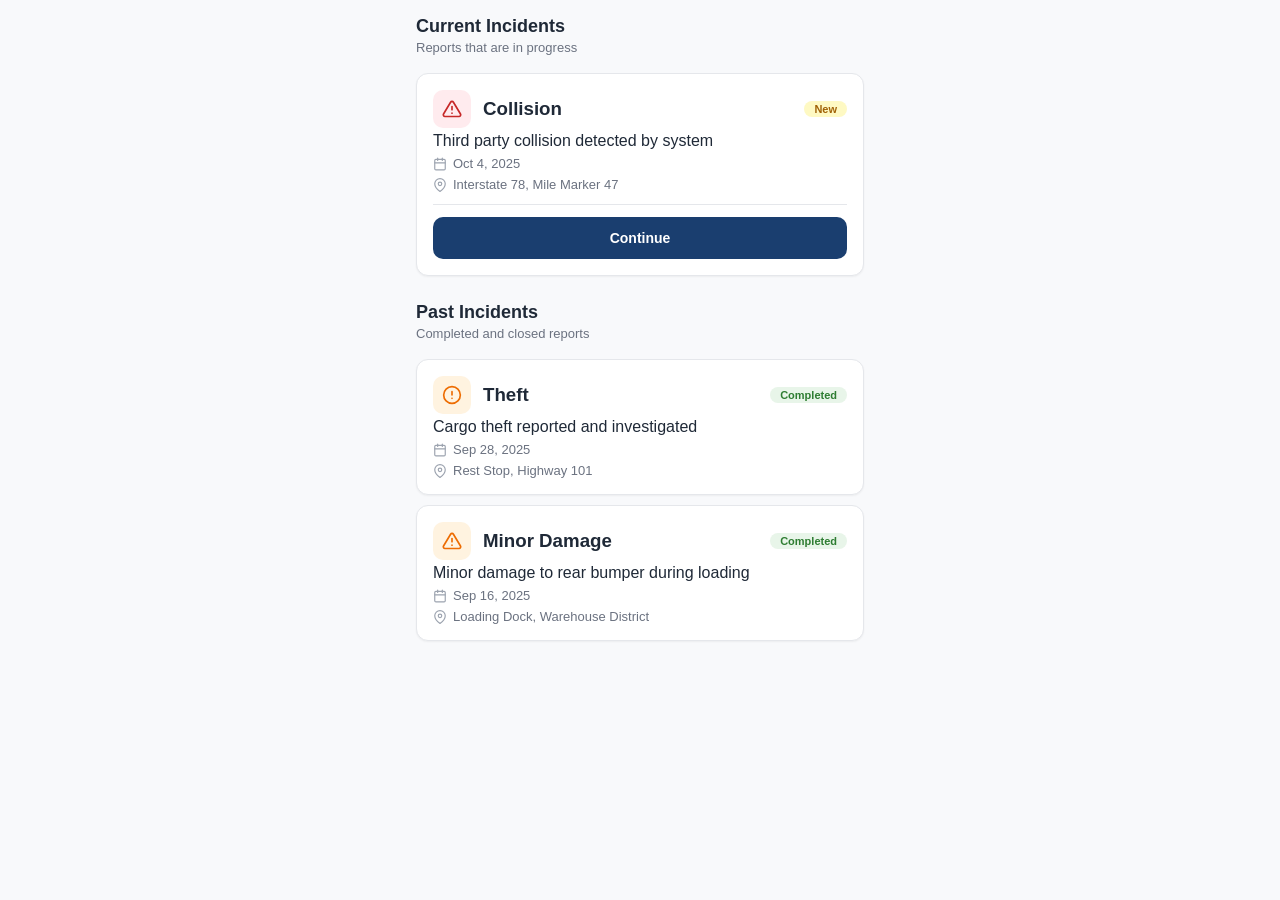
==== index.html @ 07b63763 "Initial v2 — branched from mock/demo version" ====
<!DOCTYPE html>
<html lang="en">
<head>
  <meta charset="UTF-8">
  <meta name="viewport" content="width=device-width, initial-scale=1.0, maximum-scale=1.0, user-scalable=no">
  <title>Incident Reporting</title>
  <link rel="stylesheet" href="styles.css?v=7">
</head>
<body>

  <!-- Offline Banner -->
  <div class="offline-banner" id="offlineBanner">You are offline — data will be saved locally</div>

  <!-- ==================== SCREEN 1: Incidents List ==================== -->
  <div class="screen active" id="screen-incidents">
    <h2 class="section-title">Current Incidents</h2>
    <p class="section-subtitle">Reports that are in progress</p>

    <div class="incident-card">
      <div class="card-header">
        <div class="card-icon collision">
          <svg viewBox="0 0 24 24" stroke-linecap="round" stroke-linejoin="round"><path d="M10.29 3.86L1.82 18a2 2 0 0 0 1.71 3h16.94a2 2 0 0 0 1.71-3L13.71 3.86a2 2 0 0 0-3.42 0z"/><line x1="12" y1="9" x2="12" y2="13"/><line x1="12" y1="17" x2="12.01" y2="17"/></svg>
        </div>
        <h3 style="flex:1">Collision</h3>
        <span class="badge new">New</span>
      </div>
      <p class="description">Third party collision detected by system</p>
      <p class="meta-line" id="incidentDate"><svg class="meta-svg" viewBox="0 0 24 24" stroke-linecap="round" stroke-linejoin="round"><rect x="3" y="4" width="18" height="18" rx="2" ry="2"/><line x1="16" y1="2" x2="16" y2="6"/><line x1="8" y1="2" x2="8" y2="6"/><line x1="3" y1="10" x2="21" y2="10"/></svg> Oct 4, 2025</p>
      <p class="meta-line" id="incidentLocation"><svg class="meta-svg" viewBox="0 0 24 24" stroke-linecap="round" stroke-linejoin="round"><path d="M21 10c0 7-9 13-9 13s-9-6-9-13a9 9 0 0 1 18 0z"/><circle cx="12" cy="10" r="3"/></svg> Interstate 78, Mile Marker 47</p>
      <hr class="card-divider">
      <button class="btn btn-primary" onclick="app.goTo('safety')" style="width:100%">Continue</button>
    </div>

    <h2 class="section-title" style="margin-top:16px">Past Incidents</h2>
    <p class="section-subtitle">Completed and closed reports</p>

    <div class="incident-card">
      <div class="card-header">
        <div class="card-icon theft">
          <svg viewBox="0 0 24 24" stroke-linecap="round" stroke-linejoin="round"><circle cx="12" cy="12" r="10"/><line x1="12" y1="8" x2="12" y2="12"/><line x1="12" y1="16" x2="12.01" y2="16"/></svg>
        </div>
        <h3 style="flex:1">Theft</h3>
        <span class="badge completed">Completed</span>
      </div>
      <p class="description">Cargo theft reported and investigated</p>
      <p class="meta-line"><svg class="meta-svg" viewBox="0 0 24 24" stroke-linecap="round" stroke-linejoin="round"><rect x="3" y="4" width="18" height="18" rx="2" ry="2"/><line x1="16" y1="2" x2="16" y2="6"/><line x1="8" y1="2" x2="8" y2="6"/><line x1="3" y1="10" x2="21" y2="10"/></svg> Sep 28, 2025</p>
      <p class="meta-line"><svg class="meta-svg" viewBox="0 0 24 24" stroke-linecap="round" stroke-linejoin="round"><path d="M21 10c0 7-9 13-9 13s-9-6-9-13a9 9 0 0 1 18 0z"/><circle cx="12" cy="10" r="3"/></svg> Rest Stop, Highway 101</p>
    </div>

    <div class="incident-card">
      <div class="card-header">
        <div class="card-icon minor">
          <svg viewBox="0 0 24 24" stroke-linecap="round" stroke-linejoin="round"><path d="M10.29 3.86L1.82 18a2 2 0 0 0 1.71 3h16.94a2 2 0 0 0 1.71-3L13.71 3.86a2 2 0 0 0-3.42 0z"/><line x1="12" y1="9" x2="12" y2="13"/><line x1="12" y1="17" x2="12.01" y2="17"/></svg>
        </div>
        <h3 style="flex:1">Minor Damage</h3>
        <span class="badge completed">Completed</span>
      </div>
      <p class="description">Minor damage to rear bumper during loading</p>
      <p class="meta-line"><svg class="meta-svg" viewBox="0 0 24 24" stroke-linecap="round" stroke-linejoin="round"><rect x="3" y="4" width="18" height="18" rx="2" ry="2"/><line x1="16" y1="2" x2="16" y2="6"/><line x1="8" y1="2" x2="8" y2="6"/><line x1="3" y1="10" x2="21" y2="10"/></svg> Sep 16, 2025</p>
      <p class="meta-line"><svg class="meta-svg" viewBox="0 0 24 24" stroke-linecap="round" stroke-linejoin="round"><path d="M21 10c0 7-9 13-9 13s-9-6-9-13a9 9 0 0 1 18 0z"/><circle cx="12" cy="10" r="3"/></svg> Loading Dock, Warehouse District</p>
    </div>
  </div>

  <!-- ==================== SCREEN 3: Safety Check ==================== -->
  <div class="screen" id="screen-safety">
    <div class="safety-hero">
      <div class="shield-circle">
        <svg viewBox="0 0 24 24" stroke-linecap="round" stroke-linejoin="round"><path d="M12 22s8-4 8-10V5l-8-3-8 3v7c0 6 8 10 8 10z"/></svg>
      </div>
      <h2>Hi <span id="driverFirstName">Lucas</span>,</h2>
      <p>We understand this is a stressful situation. Your safety is our top priority.</p>
    </div>

    <div class="step-card">
      <div class="step-number">1</div>
      <div class="step-content">
        <h3>Take a moment to breathe</h3>
        <p>Ensure you're physically okay and in a safe location. Take a few deep breaths.</p>
      </div>
    </div>

    <div class="step-card">
      <div class="step-number">2</div>
      <div class="step-content">
        <h3>Contact your fleet manager</h3>
        <p>Inform them about the incident so they can provide support and guidance.</p>
      </div>
    </div>

    <div class="step-card">
      <div class="step-number">3</div>
      <div class="step-content">
        <h3>Call emergency services</h3>
        <p>If there are injuries or significant damage, contact 911 immediately.</p>
      </div>
    </div>

    <div class="button-footer">
      <button class="btn btn-secondary" onclick="app.goTo('incidents')">Back</button>
      <button class="btn btn-primary" onclick="app.goTo('communication')">Continue</button>
    </div>
  </div>

  <!-- ==================== SCREEN 4: Communication Guidelines ==================== -->
  <div class="screen" id="screen-communication">
    <h2 class="section-title">Communication Guidelines</h2>
    <p class="section-subtitle">Important information about who you should speak with.</p>

    <div class="guidelines-list">
      <div class="guideline-card allowed">
        <div class="guideline-icon check">
          <svg viewBox="0 0 24 24" stroke-linecap="round" stroke-linejoin="round"><polyline points="20 6 9 17 4 12"/></svg>
        </div>
        <div class="guideline-content">
          <h3>You can speak with your fleet manager</h3>
          <p>Your fleet manager is here to support you. Share all details of the incident with them.</p>
        </div>
      </div>

      <div class="guideline-card allowed">
        <div class="guideline-icon check">
          <svg viewBox="0 0 24 24" stroke-linecap="round" stroke-linejoin="round"><polyline points="20 6 9 17 4 12"/></svg>
        </div>
        <div class="guideline-content">
          <h3>You can speak with police officers</h3>
          <p>Provide accurate and honest information to any law enforcement officials at the scene.</p>
        </div>
      </div>

      <div class="guideline-card caution">
        <div class="guideline-icon warn">
          <svg viewBox="0 0 24 24" stroke-linecap="round" stroke-linejoin="round"><circle cx="12" cy="12" r="10"/><line x1="12" y1="8" x2="12" y2="12"/><line x1="12" y1="16" x2="12.01" y2="16"/></svg>
        </div>
        <div class="guideline-content">
          <h3>Limit discussion with third parties</h3>
          <p>Don't discuss fault or details of the incident with other drivers or witnesses. Simply collect their contact and insurance information.</p>
        </div>
      </div>
    </div>

    <div class="info-box">
      <svg viewBox="0 0 24 24" stroke-linecap="round" stroke-linejoin="round"><circle cx="12" cy="12" r="10"/><line x1="12" y1="16" x2="12" y2="12"/><line x1="12" y1="8" x2="12.01" y2="8"/></svg>
      <p>Following these guidelines helps protect you and the company during the claims process.</p>
    </div>

    <div class="button-footer">
      <button class="btn btn-secondary" onclick="app.goTo('safety')">Back</button>
      <button class="btn btn-primary" onclick="app.goTo('qualifying')">Continue</button>
    </div>
  </div>

  <!-- ==================== SCREEN 5: Qualifying Questions ==================== -->
  <div class="screen" id="screen-qualifying">
    <div class="progress-bar">
      <div class="progress-icon">
        <svg viewBox="0 0 24 24" stroke-linecap="round" stroke-linejoin="round"><circle cx="12" cy="12" r="10"/><line x1="12" y1="16" x2="12" y2="12"/><line x1="12" y1="8" x2="12.01" y2="8"/></svg>
      </div>
      <span>0% Complete</span>
    </div>

    <h2 class="section-title">Qualifying Questions</h2>
    <p class="section-subtitle">Please answer the following questions about the collision.</p>

    <div class="question-group">
      <label>Does the collision involve a third party driver?</label>
      <div class="toggle-group">
        <button class="toggle-btn" onclick="app.setAnswer('thirdParty', true, this)">Yes</button>
        <button class="toggle-btn" onclick="app.setAnswer('thirdParty', false, this)">No</button>
      </div>
    </div>

    <div class="question-group" id="atSceneGroup">
      <label>Is the third party driver at the scene?</label>
      <div class="toggle-group">
        <button class="toggle-btn" onclick="app.setAnswer('atScene', true, this)">Yes</button>
        <button class="toggle-btn" onclick="app.setAnswer('atScene', false, this)">No</button>
      </div>
    </div>

    <div class="question-group">
      <label>Is there any damage to the property?</label>
      <div class="toggle-group">
        <button class="toggle-btn" onclick="app.setAnswer('propertyDamage', true, this)">Yes</button>
        <button class="toggle-btn" onclick="app.setAnswer('propertyDamage', false, this)">No</button>
      </div>
    </div>

    <div class="button-footer">
      <button class="btn btn-secondary" onclick="app.goTo('communication')">Back</button>
      <button class="btn btn-primary" id="qualifyingContinue" onclick="app.qualifyingContinue()">Continue</button>
    </div>
  </div>

  <!-- ==================== SCREEN 6a: Photos — Your Vehicle ==================== -->
  <div class="screen" id="screen-photos-yours">
    <div class="progress-bar">
      <div class="progress-icon">
        <svg viewBox="0 0 24 24" stroke-linecap="round" stroke-linejoin="round"><circle cx="12" cy="12" r="10"/><line x1="12" y1="16" x2="12" y2="12"/><line x1="12" y1="8" x2="12.01" y2="8"/></svg>
      </div>
      <span>20% Complete</span>
    </div>

    <h2 class="section-title">Capture Photos of Your Vehicle & Scene</h2>
    <p class="section-subtitle">Take photos of your vehicle damage and the incident scene.</p>

    <div class="photo-grid" id="photoGridYours">
      <div class="photo-slot" onclick="app.showPhotoMenu('yours',0)">
        <svg class="camera-icon" viewBox="0 0 24 24" stroke-linecap="round" stroke-linejoin="round"><path d="M23 19a2 2 0 0 1-2 2H3a2 2 0 0 1-2-2V8a2 2 0 0 1 2-2h4l2-3h6l2 3h4a2 2 0 0 1 2 2z"/><circle cx="12" cy="13" r="4"/></svg>
        <span class="label">Front View</span>
      </div>
      <div class="photo-slot" onclick="app.showPhotoMenu('yours',1)">
        <svg class="camera-icon" viewBox="0 0 24 24" stroke-linecap="round" stroke-linejoin="round"><path d="M23 19a2 2 0 0 1-2 2H3a2 2 0 0 1-2-2V8a2 2 0 0 1 2-2h4l2-3h6l2 3h4a2 2 0 0 1 2 2z"/><circle cx="12" cy="13" r="4"/></svg>
        <span class="label">Rear View</span>
      </div>
      <div class="photo-slot" onclick="app.showPhotoMenu('yours',2)">
        <svg class="camera-icon" viewBox="0 0 24 24" stroke-linecap="round" stroke-linejoin="round"><path d="M23 19a2 2 0 0 1-2 2H3a2 2 0 0 1-2-2V8a2 2 0 0 1 2-2h4l2-3h6l2 3h4a2 2 0 0 1 2 2z"/><circle cx="12" cy="13" r="4"/></svg>
        <span class="label">Left Side</span>
      </div>
      <div class="photo-slot" onclick="app.showPhotoMenu('yours',3)">
        <svg class="camera-icon" viewBox="0 0 24 24" stroke-linecap="round" stroke-linejoin="round"><path d="M23 19a2 2 0 0 1-2 2H3a2 2 0 0 1-2-2V8a2 2 0 0 1 2-2h4l2-3h6l2 3h4a2 2 0 0 1 2 2z"/><circle cx="12" cy="13" r="4"/></svg>
        <span class="label">Right Side</span>
      </div>
      <div class="photo-slot" onclick="app.showPhotoMenu('yours',4)">
        <svg class="camera-icon" viewBox="0 0 24 24" stroke-linecap="round" stroke-linejoin="round"><path d="M23 19a2 2 0 0 1-2 2H3a2 2 0 0 1-2-2V8a2 2 0 0 1 2-2h4l2-3h6l2 3h4a2 2 0 0 1 2 2z"/><circle cx="12" cy="13" r="4"/></svg>
        <span class="label">Damage Close-up</span>
      </div>
    </div>

    <h3 class="subsection-title">360° Scene Video <span style="font-size:11px;font-weight:400;color:var(--text-muted)">(Optional)</span></h3>
    <p class="section-subtitle" style="margin-bottom:10px">Record or upload a 360° walkthrough of the scene for a complete overview.</p>
    <div class="document-upload" id="sceneVideoSlot" onclick="app.captureSceneVideo()">
      <svg viewBox="0 0 24 24" stroke-linecap="round" stroke-linejoin="round"><polygon points="23 7 16 12 23 17 23 7"/><rect x="1" y="5" width="15" height="14" rx="2" ry="2"/></svg>
      <p style="font-weight:600;margin-bottom:3px;font-size:14px">Tap to upload a video</p>
      <p style="font-size:12px;color:var(--text-muted)">Select a video file from your device</p>
    </div>
    <div id="sceneVideoPreview" style="display:none" class="doc-preview">
      <svg viewBox="0 0 24 24" fill="none" stroke="#2e7d32" stroke-width="2.5" stroke-linecap="round" stroke-linejoin="round" style="width:18px;height:18px;flex-shrink:0"><polyline points="20 6 9 17 4 12"/></svg>
      <span id="sceneVideoName" style="flex:1;font-size:13px;color:var(--success);overflow:hidden;text-overflow:ellipsis;white-space:nowrap">Video captured ✓</span>
      <button class="remove-photo" onclick="event.stopPropagation();app.removeSceneVideo()" style="position:static;width:22px;height:22px;line-height:22px">&times;</button>
    </div>

    <div id="aiAnalysisStatusYours" style="display:none">
      <div class="ai-processing">
        <div class="ai-spinner"></div>
        <p style="font-weight:600;font-size:14px">Analyzing photos...</p>
        <p style="color:var(--text-secondary);font-size:13px">AI is identifying damage zones and severity</p>
      </div>
    </div>

    <div class="button-footer">
      <button class="btn btn-secondary" onclick="app.goTo('qualifying')">Back</button>
      <button class="btn btn-primary" onclick="app.analyzeYoursAndContinue()">Continue</button>
    </div>
  </div>

  <!-- ==================== SCREEN 6b: Photos — Third Party Vehicle ==================== -->
  <div class="screen" id="screen-photos-third">
    <div class="progress-bar">
      <div class="progress-icon">
        <svg viewBox="0 0 24 24" stroke-linecap="round" stroke-linejoin="round"><circle cx="12" cy="12" r="10"/><line x1="12" y1="16" x2="12" y2="12"/><line x1="12" y1="8" x2="12.01" y2="8"/></svg>
      </div>
      <span>35% Complete</span>
    </div>

    <h2 class="section-title">Capture Photos of Third Party Vehicle</h2>
    <p class="section-subtitle">Take photos of the other driver's vehicle damage.</p>

    <div class="photo-grid" id="photoGridThird">
      <div class="photo-slot" onclick="app.showPhotoMenu('third',0)">
        <svg class="camera-icon" viewBox="0 0 24 24" stroke-linecap="round" stroke-linejoin="round"><path d="M23 19a2 2 0 0 1-2 2H3a2 2 0 0 1-2-2V8a2 2 0 0 1 2-2h4l2-3h6l2 3h4a2 2 0 0 1 2 2z"/><circle cx="12" cy="13" r="4"/></svg>
        <span class="label">Front View</span>
      </div>
      <div class="photo-slot" onclick="app.showPhotoMenu('third',1)">
        <svg class="camera-icon" viewBox="0 0 24 24" stroke-linecap="round" stroke-linejoin="round"><path d="M23 19a2 2 0 0 1-2 2H3a2 2 0 0 1-2-2V8a2 2 0 0 1 2-2h4l2-3h6l2 3h4a2 2 0 0 1 2 2z"/><circle cx="12" cy="13" r="4"/></svg>
        <span class="label">Rear View</span>
      </div>
      <div class="photo-slot" onclick="app.showPhotoMenu('third',2)">
        <svg class="camera-icon" viewBox="0 0 24 24" stroke-linecap="round" stroke-linejoin="round"><path d="M23 19a2 2 0 0 1-2 2H3a2 2 0 0 1-2-2V8a2 2 0 0 1 2-2h4l2-3h6l2 3h4a2 2 0 0 1 2 2z"/><circle cx="12" cy="13" r="4"/></svg>
        <span class="label">Left Side</span>
      </div>
      <div class="photo-slot" onclick="app.showPhotoMenu('third',3)">
        <svg class="camera-icon" viewBox="0 0 24 24" stroke-linecap="round" stroke-linejoin="round"><path d="M23 19a2 2 0 0 1-2 2H3a2 2 0 0 1-2-2V8a2 2 0 0 1 2-2h4l2-3h6l2 3h4a2 2 0 0 1 2 2z"/><circle cx="12" cy="13" r="4"/></svg>
        <span class="label">Right Side</span>
      </div>
      <div class="photo-slot" onclick="app.showPhotoMenu('third',4)">
        <svg class="camera-icon" viewBox="0 0 24 24" stroke-linecap="round" stroke-linejoin="round"><path d="M23 19a2 2 0 0 1-2 2H3a2 2 0 0 1-2-2V8a2 2 0 0 1 2-2h4l2-3h6l2 3h4a2 2 0 0 1 2 2z"/><circle cx="12" cy="13" r="4"/></svg>
        <span class="label">Damage Close-up</span>
      </div>
    </div>

    <div id="aiAnalysisStatusThird" style="display:none">
      <div class="ai-processing">
        <div class="ai-spinner"></div>
        <p style="font-weight:600;font-size:14px">Analyzing photos...</p>
        <p style="color:var(--text-secondary);font-size:13px">AI is identifying vehicle type and damage</p>
      </div>
    </div>

    <div class="button-footer">
      <button class="btn btn-secondary" onclick="app.goTo('photos-yours')">Back</button>
      <button class="btn btn-primary" onclick="app.analyzeThirdAndContinue()">Continue</button>
    </div>
  </div>

  <!-- ==================== SCREEN 7: Damage Assessment (1st Party) ==================== -->
  <div class="screen" id="screen-damage-first">
    <div class="progress-bar">
      <div class="progress-icon">
        <svg viewBox="0 0 24 24" stroke-linecap="round" stroke-linejoin="round"><circle cx="12" cy="12" r="10"/><line x1="12" y1="16" x2="12" y2="12"/><line x1="12" y1="8" x2="12.01" y2="8"/></svg>
      </div>
      <span>40% Complete</span>
    </div>

    <h2 class="section-title">Your Vehicle Damage</h2>
    <p class="section-subtitle">Select damaged areas on your vehicle. <span class="ai-badge">AI Suggested</span></p>

    <div class="damage-diagram">
      <svg class="vehicle-svg" viewBox="0 0 200 300" style="max-width:220px">
        <!-- Vehicle body -->
        <path d="M75 20 C75 15, 78 10, 83 10 L117 10 C122 10, 125 15, 125 20 L125 35 L135 40 L140 45 L145 55 L148 65 L150 75 L150 225 L148 235 L145 245 L140 255 L135 260 L125 265 L125 280 C125 285, 122 290, 117 290 L83 290 C78 290, 75 285, 75 280 L75 265 L65 260 L60 255 L55 245 L52 235 L50 225 L50 75 L52 65 L55 55 L60 45 L65 40 L75 35 Z" fill="#e8e9ea" stroke="#9ca3af" stroke-width="2"/>
        <!-- Windshield & rear window -->
        <rect x="80" y="25" width="40" height="15" fill="rgba(59,130,246,0.15)" stroke="#9ca3af" stroke-width="1" rx="3"/>
        <rect x="80" y="260" width="40" height="15" fill="rgba(59,130,246,0.15)" stroke="#9ca3af" stroke-width="1" rx="3"/>
        <!-- Side windows -->
        <rect x="55" y="80" width="12" height="35" fill="rgba(59,130,246,0.15)" stroke="#9ca3af" stroke-width="1" rx="2"/>
        <rect x="55" y="125" width="12" height="35" fill="rgba(59,130,246,0.15)" stroke="#9ca3af" stroke-width="1" rx="2"/>
        <rect x="55" y="170" width="12" height="35" fill="rgba(59,130,246,0.15)" stroke="#9ca3af" stroke-width="1" rx="2"/>
        <rect x="133" y="80" width="12" height="35" fill="rgba(59,130,246,0.15)" stroke="#9ca3af" stroke-width="1" rx="2"/>
        <rect x="133" y="125" width="12" height="35" fill="rgba(59,130,246,0.15)" stroke="#9ca3af" stroke-width="1" rx="2"/>
        <rect x="133" y="170" width="12" height="35" fill="rgba(59,130,246,0.15)" stroke="#9ca3af" stroke-width="1" rx="2"/>
        <!-- Headlights -->
        <ellipse cx="85" cy="15" rx="6" ry="4" fill="#fbbf24" opacity="0.8"/>
        <ellipse cx="115" cy="15" rx="6" ry="4" fill="#fbbf24" opacity="0.8"/>
        <!-- Taillights -->
        <ellipse cx="85" cy="285" rx="6" ry="4" fill="#ef4444" opacity="0.8"/>
        <ellipse cx="115" cy="285" rx="6" ry="4" fill="#ef4444" opacity="0.8"/>
        <!-- Side mirrors -->
        <rect x="45" y="70" width="8" height="20" fill="#374151" rx="4"/>
        <rect x="147" y="70" width="8" height="20" fill="#374151" rx="4"/>
        <rect x="45" y="210" width="8" height="20" fill="#374151" rx="4"/>
        <rect x="147" y="210" width="8" height="20" fill="#374151" rx="4"/>
        <!-- Clickable damage zones -->
        <path class="damage-zone" data-zone="Front Center" d="M75 20 C75 15, 78 10, 83 10 L117 10 C122 10, 125 15, 125 20 L125 35 L135 40 L140 45 L145 55 L148 65 L100 65 L52 65 L55 55 L60 45 L65 40 L75 35 Z" fill="transparent" stroke="transparent" stroke-width="2"/>
        <path class="damage-zone" data-zone="Front Left" d="M50 65 L52 65 L55 55 L60 45 L65 40 L75 35 L75 50 L70 60 L65 70 L60 80 L55 90 L52 100 L50 110 Z" fill="transparent" stroke="transparent" stroke-width="2"/>
        <path class="damage-zone" data-zone="Front Right" d="M150 65 L148 65 L145 55 L140 45 L135 40 L125 35 L125 50 L130 60 L135 70 L140 80 L145 90 L148 100 L150 110 Z" fill="transparent" stroke="transparent" stroke-width="2"/>
        <path class="damage-zone" data-zone="Left Side" d="M50 75 L52 75 L50 85 L50 110 L50 190 L52 200 L50 225 L45 220 L40 200 L40 100 L45 80 Z" fill="transparent" stroke="transparent" stroke-width="2"/>
        <path class="damage-zone" data-zone="Right Side" d="M150 75 L148 75 L150 85 L150 110 L150 190 L148 200 L150 225 L155 220 L160 200 L160 100 L155 80 Z" fill="transparent" stroke="transparent" stroke-width="2"/>
        <rect class="damage-zone" data-zone="Roof" x="75" y="75" width="50" height="150" fill="transparent" stroke="transparent" stroke-width="2" rx="5"/>
        <path class="damage-zone" data-zone="Rear Left" d="M50 225 L52 225 L55 235 L60 245 L65 255 L75 260 L75 245 L70 235 L65 225 L60 215 L55 205 L52 195 L50 185 Z" fill="transparent" stroke="transparent" stroke-width="2"/>
        <path class="damage-zone" data-zone="Rear Right" d="M150 225 L148 225 L145 235 L140 245 L135 255 L125 260 L125 245 L130 235 L135 225 L140 215 L145 205 L148 195 L150 185 Z" fill="transparent" stroke="transparent" stroke-width="2"/>
        <path class="damage-zone" data-zone="Rear Center" d="M75 265 L125 265 L135 260 L140 255 L145 245 L148 235 L100 235 L52 235 L55 245 L60 255 L65 260 L75 265 L75 280 C75 285, 78 290, 83 290 L117 290 C122 290, 125 285, 125 280 L125 265 Z" fill="transparent" stroke="transparent" stroke-width="2"/>
      </svg>
    </div>

    <div class="damage-zones-chips" id="damageChipsFirst">
      <button class="zone-chip" onclick="app.toggleZone('first','Front Left',this)">Front Left</button>
      <button class="zone-chip" onclick="app.toggleZone('first','Front Center',this)">Front Center</button>
      <button class="zone-chip" onclick="app.toggleZone('first','Front Right',this)">Front Right</button>
      <button class="zone-chip" onclick="app.toggleZone('first','Left Side',this)">Left Side</button>
      <button class="zone-chip" onclick="app.toggleZone('first','Right Side',this)">Right Side</button>
      <button class="zone-chip" onclick="app.toggleZone('first','Rear Left',this)">Rear Left</button>
      <button class="zone-chip" onclick="app.toggleZone('first','Rear Center',this)">Rear Center</button>
      <button class="zone-chip" onclick="app.toggleZone('first','Rear Right',this)">Rear Right</button>
      <button class="zone-chip" onclick="app.toggleZone('first','Roof',this)">Roof</button>
    </div>

    <div class="button-footer">
      <button class="btn btn-secondary" onclick="app.returnToReview()">Back</button>
      <button class="btn btn-primary" onclick="app.returnToReview()">Done</button>
    </div>
  </div>

  <!-- ==================== SCREEN 7.5a: Severity — Your Vehicle (edit-only) ==================== -->
  <div class="screen" id="screen-severity-first">
    <h2 class="section-title">Your Vehicle Severity</h2>
    <p class="section-subtitle">How severe is the damage to your vehicle? <span class="ai-badge">AI Suggested</span></p>

    <div class="severity-options">
      <div class="severity-option" onclick="app.setSeverity('first','Minor', this)">
        <h4>Minor</h4>
        <p>Scratches, scuffs, or small dents only. Vehicle is fully driveable.</p>
      </div>
      <div class="severity-option" onclick="app.setSeverity('first','Functional', this)">
        <h4>Functional</h4>
        <p>Broken glass, hanging bumpers, or light assembly damage. Vehicle may still be driveable.</p>
      </div>
      <div class="severity-option" onclick="app.setSeverity('first','Disabling', this)">
        <h4>Disabling</h4>
        <p>Structural frame damage, wheel misalignment, or airbag deployment. Vehicle is not driveable.</p>
      </div>
    </div>

    <div class="button-footer">
      <button class="btn btn-secondary" onclick="app.returnToReview()">Back</button>
      <button class="btn btn-primary" onclick="app.returnToReview()">Done</button>
    </div>
  </div>

  <!-- ==================== SCREEN 7.5b: Severity — Third Party Vehicle (edit-only) ==================== -->
  <div class="screen" id="screen-severity-third">
    <h2 class="section-title">Third Party Vehicle Severity</h2>
    <p class="section-subtitle">How severe is the damage to the third party vehicle? <span class="ai-badge">AI Suggested</span></p>

    <div class="severity-options">
      <div class="severity-option" onclick="app.setSeverity('third','Minor', this)">
        <h4>Minor</h4>
        <p>Scratches, scuffs, or small dents only. Vehicle is fully driveable.</p>
      </div>
      <div class="severity-option" onclick="app.setSeverity('third','Functional', this)">
        <h4>Functional</h4>
        <p>Broken glass, hanging bumpers, or light assembly damage. Vehicle may still be driveable.</p>
      </div>
      <div class="severity-option" onclick="app.setSeverity('third','Disabling', this)">
        <h4>Disabling</h4>
        <p>Structural frame damage, wheel misalignment, or airbag deployment. Vehicle is not driveable.</p>
      </div>
    </div>

    <div class="button-footer">
      <button class="btn btn-secondary" onclick="app.returnToReview()">Back</button>
      <button class="btn btn-primary" onclick="app.returnToReview()">Done</button>
    </div>
  </div>

  <!-- ==================== SCREEN 9: Third Party Damage ==================== -->
  <div class="screen" id="screen-damage-third">
    <div class="progress-bar">
      <div class="progress-icon">
        <svg viewBox="0 0 24 24" stroke-linecap="round" stroke-linejoin="round"><circle cx="12" cy="12" r="10"/><line x1="12" y1="16" x2="12" y2="12"/><line x1="12" y1="8" x2="12.01" y2="8"/></svg>
      </div>
      <span>55% Complete</span>
    </div>

    <h2 class="section-title">Third Party Vehicle Damage</h2>
    <p class="section-subtitle">Select damaged areas on the third party vehicle. <span class="ai-badge">AI Suggested</span></p>

    <div class="damage-zones-chips" id="damageChipsThird">
      <button class="zone-chip" onclick="app.toggleZone('third','Front Left',this)">Front Left</button>
      <button class="zone-chip" onclick="app.toggleZone('third','Front Center',this)">Front Center</button>
      <button class="zone-chip" onclick="app.toggleZone('third','Front Right',this)">Front Right</button>
      <button class="zone-chip" onclick="app.toggleZone('third','Left Side',this)">Left Side</button>
      <button class="zone-chip" onclick="app.toggleZone('third','Right Side',this)">Right Side</button>
      <button class="zone-chip" onclick="app.toggleZone('third','Rear Left',this)">Rear Left</button>
      <button class="zone-chip" onclick="app.toggleZone('third','Rear Center',this)">Rear Center</button>
      <button class="zone-chip" onclick="app.toggleZone('third','Rear Right',this)">Rear Right</button>
      <button class="zone-chip" onclick="app.toggleZone('third','Roof',this)">Roof</button>
    </div>

    <div class="button-footer">
      <button class="btn btn-secondary" onclick="app.returnToReview()">Back</button>
      <button class="btn btn-primary" onclick="app.returnToReview()">Done</button>
    </div>
  </div>

  <!-- ==================== SCREEN 11: Documents OCR ==================== -->
  <div class="screen" id="screen-documents">
    <div class="progress-bar">
      <div class="progress-icon">
        <svg viewBox="0 0 24 24" stroke-linecap="round" stroke-linejoin="round"><circle cx="12" cy="12" r="10"/><line x1="12" y1="16" x2="12" y2="12"/><line x1="12" y1="8" x2="12.01" y2="8"/></svg>
      </div>
      <span>65% Complete</span>
    </div>

    <h2 class="section-title">Third Party Documents</h2>
    <p class="section-subtitle">Capture the third party's documents for automatic data extraction and record keeping.</p>

    <h3 class="subsection-title">Registration & Insurance</h3>
    <div class="document-upload" onclick="app.captureDocument()">
      <svg viewBox="0 0 24 24" stroke-linecap="round" stroke-linejoin="round"><path d="M14 2H6a2 2 0 0 0-2 2v16a2 2 0 0 0 2 2h12a2 2 0 0 0 2-2V8z"/><polyline points="14 2 14 8 20 8"/><line x1="16" y1="13" x2="8" y2="13"/><line x1="16" y1="17" x2="8" y2="17"/><polyline points="10 9 9 9 8 9"/></svg>
      <p style="font-weight:600;margin-bottom:3px;font-size:14px">Tap to capture document</p>
      <p style="font-size:12px;color:var(--text-muted)">Take a photo of the insurance card or registration</p>
    </div>

    <div class="ocr-results" id="ocrResults" style="display:none">
      <h3 style="font-size:13px;font-weight:700;margin-bottom:10px">Extracted Information <span class="ai-badge">OCR</span></h3>
      <div class="ocr-field">
        <span class="field-label">Name</span>
        <span class="field-value" id="ocrName">--</span>
        <span class="confidence-badge high" id="ocrNameConf">95%</span>
      </div>
      <div class="ocr-field">
        <span class="field-label">Policy #</span>
        <span class="field-value" id="ocrPolicy">--</span>
        <span class="confidence-badge high" id="ocrPolicyConf">92%</span>
      </div>
      <div class="ocr-field">
        <span class="field-label">VIN</span>
        <span class="field-value" id="ocrVin">--</span>
        <span class="confidence-badge low" id="ocrVinConf">68%</span>
      </div>
      <div class="ocr-field">
        <span class="field-label">License Plate</span>
        <span class="field-value" id="ocrPlate">--</span>
        <span class="confidence-badge high" id="ocrPlateConf">91%</span>
      </div>
    </div>

    <h3 class="subsection-title" style="margin-top:8px">Driver's License</h3>
    <div class="document-upload" id="docLicenseBox" onclick="app.captureExtraDoc('license')">
      <svg viewBox="0 0 24 24" stroke-linecap="round" stroke-linejoin="round"><rect x="2" y="5" width="20" height="14" rx="2"/><line x1="2" y1="10" x2="22" y2="10"/></svg>
      <p style="font-weight:600;margin-bottom:3px;font-size:14px">Tap to capture</p>
      <p style="font-size:12px;color:var(--text-muted)">Take a photo of the driver's license</p>
    </div>
    <div id="docLicensePreview" style="display:none" class="doc-preview">
      <svg viewBox="0 0 24 24" fill="none" stroke="#2e7d32" stroke-width="2.5" stroke-linecap="round" stroke-linejoin="round" style="width:18px;height:18px;flex-shrink:0"><polyline points="20 6 9 17 4 12"/></svg>
      <span style="flex:1;font-size:13px;color:var(--success)">Driver's License captured ✓</span>
      <button class="remove-photo" onclick="event.stopPropagation();app.removeExtraDoc('license')" style="position:static;width:22px;height:22px;line-height:22px">&times;</button>
    </div>

    <h3 class="subsection-title" style="margin-top:8px">Insurance Card</h3>
    <div class="document-upload" id="docInsuranceBox" onclick="app.captureExtraDoc('insurance')">
      <svg viewBox="0 0 24 24" stroke-linecap="round" stroke-linejoin="round"><path d="M12 22s8-4 8-10V5l-8-3-8 3v7c0 6 8 10 8 10z"/></svg>
      <p style="font-weight:600;margin-bottom:3px;font-size:14px">Tap to capture</p>
      <p style="font-size:12px;color:var(--text-muted)">Take a photo of the insurance card</p>
    </div>
    <div id="docInsurancePreview" style="display:none" class="doc-preview">
      <svg viewBox="0 0 24 24" fill="none" stroke="#2e7d32" stroke-width="2.5" stroke-linecap="round" stroke-linejoin="round" style="width:18px;height:18px;flex-shrink:0"><polyline points="20 6 9 17 4 12"/></svg>
      <span style="flex:1;font-size:13px;color:var(--success)">Insurance Card captured ✓</span>
      <button class="remove-photo" onclick="event.stopPropagation();app.removeExtraDoc('insurance')" style="position:static;width:22px;height:22px;line-height:22px">&times;</button>
    </div>

    <h3 class="subsection-title" style="margin-top:8px">Vehicle Tag / Plate</h3>
    <div class="document-upload" id="docTagBox" onclick="app.captureExtraDoc('tag')">
      <svg viewBox="0 0 24 24" stroke-linecap="round" stroke-linejoin="round"><path d="M20.59 13.41l-7.17 7.17a2 2 0 0 1-2.83 0L2 12V2h10l8.59 8.59a2 2 0 0 1 0 2.82z"/><line x1="7" y1="7" x2="7.01" y2="7"/></svg>
      <p style="font-weight:600;margin-bottom:3px;font-size:14px">Tap to capture</p>
      <p style="font-size:12px;color:var(--text-muted)">Take a photo of the vehicle tag or plate</p>
    </div>
    <div id="docTagPreview" style="display:none" class="doc-preview">
      <svg viewBox="0 0 24 24" fill="none" stroke="#2e7d32" stroke-width="2.5" stroke-linecap="round" stroke-linejoin="round" style="width:18px;height:18px;flex-shrink:0"><polyline points="20 6 9 17 4 12"/></svg>
      <span style="flex:1;font-size:13px;color:var(--success)">Vehicle Tag captured ✓</span>
      <button class="remove-photo" onclick="event.stopPropagation();app.removeExtraDoc('tag')" style="position:static;width:22px;height:22px;line-height:22px">&times;</button>
    </div>

    <div class="optional-section">
      <div class="optional-section-header" onclick="app.toggleSection('thirdPartyContact')">
        <span class="optional-label">Third Party Driver Contact Info</span>
        <span class="optional-tag">Optional</span>
        <svg id="thirdPartyContactChevron" viewBox="0 0 24 24" fill="none" stroke="currentColor" stroke-width="2" stroke-linecap="round" stroke-linejoin="round" style="width:16px;height:16px;transition:transform 0.2s;flex-shrink:0"><polyline points="6 9 12 15 18 9"/></svg>
      </div>
      <div id="thirdPartyContactBody" style="display:none;padding-top:12px">
        <label class="field-label-block">Phone Number</label>
        <div class="phone-input-row">
          <select class="country-code-select" id="thirdPartyCountryCode" onchange="app.reportData.thirdPartyPhone.countryCode=this.value">
            <option value="+1">+1 🇺🇸</option>
            <option value="+1-CA">+1 🇨🇦</option>
            <option value="+44">+44 🇬🇧</option>
            <option value="+61">+61 🇦🇺</option>
            <option value="+64">+64 🇳🇿</option>
            <option value="+353">+353 🇮🇪</option>
            <option value="+49">+49 🇩🇪</option>
            <option value="+33">+33 🇫🇷</option>
            <option value="+34">+34 🇪🇸</option>
            <option value="+39">+39 🇮🇹</option>
            <option value="+31">+31 🇳🇱</option>
            <option value="+55">+55 🇧🇷</option>
            <option value="+52">+52 🇲🇽</option>
            <option value="+91">+91 🇮🇳</option>
            <option value="+86">+86 🇨🇳</option>
            <option value="+81">+81 🇯🇵</option>
            <option value="+82">+82 🇰🇷</option>
            <option value="+971">+971 🇦🇪</option>
            <option value="+966">+966 🇸🇦</option>
            <option value="+65">+65 🇸🇬</option>
            <option value="+27">+27 🇿🇦</option>
          </select>
          <input type="tel" class="phone-number-input" id="thirdPartyPhoneNumber" placeholder="Phone number" oninput="app.reportData.thirdPartyPhone.number=this.value">
        </div>
      </div>
    </div>

    <div class="button-footer">
      <button class="btn btn-secondary" onclick="app.documentsBack()">Back</button>
      <button class="btn btn-primary" onclick="app.goTo('narrative')">Continue</button>
    </div>
  </div>

  <!-- ==================== SCREEN 15: Voice Narrative ==================== -->
  <div class="screen" id="screen-narrative">
    <div class="progress-bar">
      <div class="progress-icon">
        <svg viewBox="0 0 24 24" stroke-linecap="round" stroke-linejoin="round"><circle cx="12" cy="12" r="10"/><line x1="12" y1="16" x2="12" y2="12"/><line x1="12" y1="8" x2="12.01" y2="8"/></svg>
      </div>
      <span>75% Complete</span>
    </div>

    <h2 class="section-title">Incident Description</h2>
    <p class="section-subtitle">Describe what happened. Use the keyboard microphone for voice input if preferred.</p>

    <div class="transcript-box">
      <textarea id="narrativeText" placeholder="Describe the incident here..."></textarea>
    </div>

    <div class="narrative-fields">
      <h3 class="subsection-title" style="margin-bottom:14px">Occupancy & Injuries</h3>

      <div class="question-group">
        <label>Total people in your vehicle <span style="font-size:11px;color:var(--text-muted)">(including you)</span></label>
        <div class="number-stepper">
          <button class="stepper-btn" onclick="app.adjustOccupancy('yours',-1)">&#8722;</button>
          <span class="stepper-value" id="yourVehicleCount">1</span>
          <button class="stepper-btn" onclick="app.adjustOccupancy('yours',1)">&#43;</button>
        </div>
      </div>

      <div class="question-group">
        <label>Were there any injuries in your vehicle?</label>
        <div class="toggle-group">
          <button class="toggle-btn" onclick="app.setNarrativeAnswer('yourInjuries', true, this)">Yes</button>
          <button class="toggle-btn" onclick="app.setNarrativeAnswer('yourInjuries', false, this)">No</button>
        </div>
      </div>

      <div id="thirdOccupancyGroup" style="display:none">
        <div class="question-group">
          <label>Total people in the third party vehicle</label>
          <div class="number-stepper">
            <button class="stepper-btn" onclick="app.adjustOccupancy('third',-1)">&#8722;</button>
            <span class="stepper-value" id="thirdVehicleCount">1</span>
            <button class="stepper-btn" onclick="app.adjustOccupancy('third',1)">&#43;</button>
          </div>
        </div>

        <div class="question-group">
          <label>Were there any injuries in the third party vehicle?</label>
          <div class="toggle-group">
            <button class="toggle-btn" onclick="app.setNarrativeAnswer('thirdInjuries', true, this)">Yes</button>
            <button class="toggle-btn" onclick="app.setNarrativeAnswer('thirdInjuries', false, this)">No</button>
          </div>
        </div>
      </div>

      <h3 class="subsection-title" style="margin:20px 0 14px">Witnesses</h3>

      <div class="question-group">
        <label>Are there any witnesses?</label>
        <div class="toggle-group">
          <button class="toggle-btn" onclick="app.setWitnessToggle(true, this)">Yes</button>
          <button class="toggle-btn" onclick="app.setWitnessToggle(false, this)">No</button>
        </div>
      </div>

      <div id="witnessFields" style="display:none">
        <div class="question-group">
          <label>Witness Name</label>
          <input type="text" class="text-input" id="witnessName" placeholder="Full name" oninput="app.reportData.witnesses.name=this.value">
        </div>
        <div class="question-group">
          <label>Witness Phone Number</label>
          <div class="phone-input-row">
            <select class="country-code-select" id="witnessCountryCode" onchange="app.reportData.witnesses.phone.countryCode=this.value">
              <option value="+1">+1 🇺🇸</option>
              <option value="+1-CA">+1 🇨🇦</option>
              <option value="+44">+44 🇬🇧</option>
              <option value="+61">+61 🇦🇺</option>
              <option value="+64">+64 🇳🇿</option>
              <option value="+353">+353 🇮🇪</option>
              <option value="+49">+49 🇩🇪</option>
              <option value="+33">+33 🇫🇷</option>
              <option value="+34">+34 🇪🇸</option>
              <option value="+39">+39 🇮🇹</option>
              <option value="+31">+31 🇳🇱</option>
              <option value="+55">+55 🇧🇷</option>
              <option value="+52">+52 🇲🇽</option>
              <option value="+91">+91 🇮🇳</option>
              <option value="+86">+86 🇨🇳</option>
              <option value="+81">+81 🇯🇵</option>
              <option value="+82">+82 🇰🇷</option>
              <option value="+971">+971 🇦🇪</option>
              <option value="+966">+966 🇸🇦</option>
              <option value="+65">+65 🇸🇬</option>
              <option value="+27">+27 🇿🇦</option>
            </select>
            <input type="tel" class="phone-number-input" id="witnessPhone" placeholder="Phone number" oninput="app.reportData.witnesses.phone.number=this.value">
          </div>
        </div>
      </div>
    </div>

    <div class="button-footer">
      <button class="btn btn-secondary" onclick="app.goTo('documents')">Back</button>
      <button class="btn btn-primary" onclick="app.narrativeContinue()">Continue</button>
    </div>
  </div>

  <!-- ==================== SCREEN 15b: Police Report ==================== -->
  <div class="screen" id="screen-police-report">
    <div class="progress-bar">
      <div class="progress-icon">
        <svg viewBox="0 0 24 24" stroke-linecap="round" stroke-linejoin="round"><circle cx="12" cy="12" r="10"/><line x1="12" y1="16" x2="12" y2="12"/><line x1="12" y1="8" x2="12.01" y2="8"/></svg>
      </div>
      <span>80% Complete</span>
    </div>

    <h2 class="section-title">Police Report</h2>
    <p class="section-subtitle">Provide information about any police involvement at the scene.</p>

    <div class="question-group">
      <label>Was a police report filed?</label>
      <div class="toggle-group">
        <button class="toggle-btn" onclick="app.setPoliceAnswer('filed', true, this)">Yes</button>
        <button class="toggle-btn" onclick="app.setPoliceAnswer('filed', false, this)">No</button>
      </div>
    </div>

    <div id="policeReportDetails" style="display:none">
      <div class="question-group">
        <label>Upload Police Report <span style="font-size:11px;color:var(--text-muted)">(Optional)</span></label>
        <div class="document-upload" id="policeDocUpload" onclick="app.capturePoliceReport()" style="margin-top:6px">
          <svg viewBox="0 0 24 24" stroke-linecap="round" stroke-linejoin="round"><path d="M14 2H6a2 2 0 0 0-2 2v16a2 2 0 0 0 2 2h12a2 2 0 0 0 2-2V8z"/><polyline points="14 2 14 8 20 8"/><line x1="16" y1="13" x2="8" y2="13"/><line x1="16" y1="17" x2="8" y2="17"/><polyline points="10 9 9 9 8 9"/></svg>
          <p style="font-weight:600;margin-bottom:3px;font-size:14px">Tap to capture document</p>
          <p style="font-size:12px;color:var(--text-muted)">Photo of the police report or case number</p>
        </div>
        <div id="policeDocPreview" style="display:none" class="doc-preview">
          <svg viewBox="0 0 24 24" fill="none" stroke="currentColor" stroke-width="2" stroke-linecap="round" stroke-linejoin="round" style="width:18px;height:18px;flex-shrink:0;color:var(--success)"><polyline points="20 6 9 17 4 12"/></svg>
          <span style="flex:1;font-size:13px">Police report captured</span>
          <button class="remove-photo" onclick="event.stopPropagation();app.removePoliceDoc()" style="position:static;width:22px;height:22px;line-height:22px">&times;</button>
        </div>
      </div>

      <div class="question-group">
        <label>Were there any violations?</label>
        <div class="toggle-group">
          <button class="toggle-btn" onclick="app.setPoliceAnswer('violations', true, this)">Yes</button>
          <button class="toggle-btn" onclick="app.setPoliceAnswer('violations', false, this)">No</button>
        </div>
      </div>

      <div class="question-group">
        <label>Were any citations issued?</label>
        <div class="toggle-group">
          <button class="toggle-btn" onclick="app.setPoliceAnswer('citations', true, this)">Yes</button>
          <button class="toggle-btn" onclick="app.setPoliceAnswer('citations', false, this)">No</button>
        </div>
      </div>

      <div id="citationDocGroup" style="display:none">
        <div class="document-upload" id="citationDocUpload" onclick="app.captureCitationDoc()" style="margin-top:6px">
          <svg viewBox="0 0 24 24" stroke-linecap="round" stroke-linejoin="round"><path d="M14 2H6a2 2 0 0 0-2 2v16a2 2 0 0 0 2 2h12a2 2 0 0 0 2-2V8z"/><polyline points="14 2 14 8 20 8"/><line x1="16" y1="13" x2="8" y2="13"/><line x1="16" y1="17" x2="8" y2="17"/><polyline points="10 9 9 9 8 9"/></svg>
          <p style="font-weight:600;margin-bottom:3px;font-size:14px">Tap to capture citation</p>
          <p style="font-size:12px;color:var(--text-muted)">Photo of the citation or ticket</p>
        </div>
        <div id="citationDocPreview" style="display:none" class="doc-preview">
          <svg viewBox="0 0 24 24" fill="none" stroke="#2e7d32" stroke-width="2.5" stroke-linecap="round" stroke-linejoin="round" style="width:18px;height:18px;flex-shrink:0"><polyline points="20 6 9 17 4 12"/></svg>
          <span style="flex:1;font-size:13px;color:var(--success)">Citation captured ✓</span>
          <button class="remove-photo" onclick="event.stopPropagation();app.removeCitationDoc()" style="position:static;width:22px;height:22px;line-height:22px">&times;</button>
        </div>
      </div>
    </div>

    <div class="button-footer">
      <button class="btn btn-secondary" onclick="app.goTo('narrative')">Back</button>
      <button class="btn btn-primary" onclick="app.goTo('property-damage')">Continue</button>
    </div>
  </div>

  <!-- ==================== SCREEN 15c: Property Damage ==================== -->
  <div class="screen" id="screen-property-damage">
    <div class="progress-bar">
      <div class="progress-icon">
        <svg viewBox="0 0 24 24" stroke-linecap="round" stroke-linejoin="round"><circle cx="12" cy="12" r="10"/><line x1="12" y1="16" x2="12" y2="12"/><line x1="12" y1="8" x2="12.01" y2="8"/></svg>
      </div>
      <span>85% Complete</span>
    </div>

    <h2 class="section-title">Property Damage</h2>
    <p class="section-subtitle">Was any non-vehicle property damaged? (e.g. a building, fence, or storefront)</p>

    <div class="question-group">
      <label>Was any property damaged?</label>
      <div class="toggle-group">
        <button class="toggle-btn" onclick="app.setPropertyAnswer('damaged', true, this)">Yes</button>
        <button class="toggle-btn" onclick="app.setPropertyAnswer('damaged', false, this)">No</button>
      </div>
    </div>

    <div id="propertyDamageDetails" style="display:none">
      <div class="question-group">
        <label>Photo of Damaged Property</label>
        <div class="document-upload" id="propertyPhotoUpload" onclick="app.capturePropertyPhoto()" style="margin-top:6px">
          <svg viewBox="0 0 24 24" stroke-linecap="round" stroke-linejoin="round"><path d="M23 19a2 2 0 0 1-2 2H3a2 2 0 0 1-2-2V8a2 2 0 0 1 2-2h4l2-3h6l2 3h4a2 2 0 0 1 2 2z"/><circle cx="12" cy="13" r="4"/></svg>
          <p style="font-weight:600;margin-bottom:3px;font-size:14px">Tap to capture photo</p>
          <p style="font-size:12px;color:var(--text-muted)">Photo of the damaged property or structure</p>
        </div>
        <div id="propertyPhotoPreview" style="display:none" class="doc-preview">
          <svg viewBox="0 0 24 24" fill="none" stroke="currentColor" stroke-width="2" stroke-linecap="round" stroke-linejoin="round" style="width:18px;height:18px;flex-shrink:0;color:var(--success)"><polyline points="20 6 9 17 4 12"/></svg>
          <span style="flex:1;font-size:13px">Property photo captured</span>
          <button class="remove-photo" onclick="event.stopPropagation();app.removePropertyPhoto()" style="position:static;width:22px;height:22px;line-height:22px">&times;</button>
        </div>
      </div>

      <div class="question-group">
        <label>Property Name</label>
        <input type="text" class="text-input" id="propertyName" placeholder="e.g. Walmart, Maple St Residence" oninput="app.reportData.propertyDamageInfo.propertyName=this.value">
      </div>

      <div class="question-group">
        <label>Property Address <span class="ai-badge" style="margin-left:4px">GPS</span></label>
        <input type="text" class="text-input" id="propertyAddress" placeholder="Auto-filled from GPS" oninput="app.reportData.propertyDamageInfo.address=this.value">
      </div>

      <div class="optional-section">
        <div class="optional-section-header" onclick="app.toggleSection('propertyOwner')">
          <span class="optional-label">Property Owner Information</span>
          <span class="optional-tag">Optional</span>
          <svg id="propertyOwnerChevron" viewBox="0 0 24 24" fill="none" stroke="currentColor" stroke-width="2" stroke-linecap="round" stroke-linejoin="round" style="width:16px;height:16px;transition:transform 0.2s;flex-shrink:0"><polyline points="6 9 12 15 18 9"/></svg>
        </div>
        <div id="propertyOwnerBody" style="display:none;padding-top:12px">
          <div class="question-group" style="margin-bottom:12px">
            <label class="field-label-block">Owner Name</label>
            <input type="text" class="text-input" id="propertyOwnerName" placeholder="Full name" oninput="app.reportData.propertyDamageInfo.ownerName=this.value">
          </div>
          <div class="question-group">
            <label class="field-label-block">Owner Phone Number</label>
            <div class="phone-input-row">
              <select class="country-code-select" id="propertyOwnerCountryCode" onchange="app.reportData.propertyDamageInfo.ownerPhone.countryCode=this.value">
                <option value="+1">+1 🇺🇸</option>
                <option value="+1-CA">+1 🇨🇦</option>
                <option value="+44">+44 🇬🇧</option>
                <option value="+61">+61 🇦🇺</option>
                <option value="+64">+64 🇳🇿</option>
                <option value="+353">+353 🇮🇪</option>
                <option value="+49">+49 🇩🇪</option>
                <option value="+33">+33 🇫🇷</option>
                <option value="+34">+34 🇪🇸</option>
                <option value="+39">+39 🇮🇹</option>
                <option value="+31">+31 🇳🇱</option>
                <option value="+55">+55 🇧🇷</option>
                <option value="+52">+52 🇲🇽</option>
                <option value="+91">+91 🇮🇳</option>
                <option value="+86">+86 🇨🇳</option>
                <option value="+81">+81 🇯🇵</option>
                <option value="+82">+82 🇰🇷</option>
                <option value="+971">+971 🇦🇪</option>
                <option value="+966">+966 🇸🇦</option>
                <option value="+65">+65 🇸🇬</option>
                <option value="+27">+27 🇿🇦</option>
              </select>
              <input type="tel" class="phone-number-input" id="propertyOwnerPhone" placeholder="Phone number" oninput="app.reportData.propertyDamageInfo.ownerPhone.number=this.value">
            </div>
          </div>
        </div>
      </div>
    </div>

    <div class="button-footer">
      <button class="btn btn-secondary" onclick="app.goTo('police-report')">Back</button>
      <button class="btn btn-primary" onclick="app.goTo('review')">Continue</button>
    </div>
  </div>

  <!-- ==================== SCREEN 16: Contextual Info ==================== -->
  <div class="screen" id="screen-context">
    <h2 class="section-title">Contextual Information</h2>
    <p class="section-subtitle">Automatically gathered from GPS and external data sources. <span class="ai-badge">Auto-filled</span></p>

    <div class="context-grid">
      <div class="context-card">
        <div class="context-icon"><svg viewBox="0 0 24 24" stroke-linecap="round" stroke-linejoin="round"><circle cx="12" cy="12" r="5"/><line x1="12" y1="1" x2="12" y2="3"/><line x1="12" y1="21" x2="12" y2="23"/><line x1="4.22" y1="4.22" x2="5.64" y2="5.64"/><line x1="18.36" y1="18.36" x2="19.78" y2="19.78"/><line x1="1" y1="12" x2="3" y2="12"/><line x1="21" y1="12" x2="23" y2="12"/><line x1="4.22" y1="19.78" x2="5.64" y2="18.36"/><line x1="18.36" y1="5.64" x2="19.78" y2="4.22"/></svg></div>
        <div class="context-label">Weather</div>
        <div class="context-value" id="ctxWeather">Clear, 72&deg;F</div>
      </div>
      <div class="context-card">
        <div class="context-icon"><svg viewBox="0 0 24 24" stroke-linecap="round" stroke-linejoin="round"><path d="M18 6H5a2 2 0 0 0-2 2v8a2 2 0 0 0 2 2h13l4-6z"/></svg></div>
        <div class="context-label">Road Conditions</div>
        <div class="context-value" id="ctxRoad">Dry</div>
      </div>
      <div class="context-card">
        <div class="context-icon"><svg viewBox="0 0 24 24" stroke-linecap="round" stroke-linejoin="round"><path d="M22 11.08V12a10 10 0 1 1-5.93-9.14"/><polyline points="22 4 12 14.01 9 11.01"/></svg></div>
        <div class="context-label">Speed at Impact</div>
        <div class="context-value" id="ctxSpeed">32 mph</div>
      </div>
      <div class="context-card">
        <div class="context-icon"><svg viewBox="0 0 24 24" stroke-linecap="round" stroke-linejoin="round"><path d="M21 10c0 7-9 13-9 13s-9-6-9-13a9 9 0 0 1 18 0z"/><circle cx="12" cy="10" r="3"/></svg></div>
        <div class="context-label">Location</div>
        <div class="context-value" id="ctxLocation" style="font-size:12px">Interstate 78, MM 47</div>
      </div>
      <div class="context-card">
        <div class="context-icon"><svg viewBox="0 0 24 24" stroke-linecap="round" stroke-linejoin="round"><circle cx="12" cy="12" r="10"/><polyline points="12 6 12 12 16 14"/></svg></div>
        <div class="context-label">Time</div>
        <div class="context-value" id="ctxTime">2:30 PM</div>
      </div>
      <div class="context-card">
        <div class="context-icon"><svg viewBox="0 0 24 24" stroke-linecap="round" stroke-linejoin="round"><polygon points="13 2 3 14 12 14 11 22 21 10 12 10 13 2"/></svg></div>
        <div class="context-label">G-Force</div>
        <div class="context-value" id="ctxGForce">-4.2g</div>
      </div>
    </div>

    <div class="button-footer">
      <button class="btn btn-primary" onclick="app.goTo('review')">Back to Review</button>
    </div>
  </div>

  <!-- ==================== SCREEN 17: Review & Submit ==================== -->
  <div class="screen" id="screen-review">
    <div class="progress-bar">
      <div class="progress-icon">
        <svg viewBox="0 0 24 24" stroke-linecap="round" stroke-linejoin="round"><circle cx="12" cy="12" r="10"/><line x1="12" y1="16" x2="12" y2="12"/><line x1="12" y1="8" x2="12.01" y2="8"/></svg>
      </div>
      <span>95% Complete</span>
    </div>

    <h2 class="section-title">Review & Submit</h2>
    <p class="section-subtitle">Please review all information before submitting your report.</p>

    <div class="review-section">
      <h3><svg viewBox="0 0 24 24" stroke-linecap="round" stroke-linejoin="round"><path d="M14 2H6a2 2 0 0 0-2 2v16a2 2 0 0 0 2 2h12a2 2 0 0 0 2-2V8z"/><polyline points="14 2 14 8 20 8"/></svg> Incident Details</h3>
      <div class="review-row">
        <span class="label">Date / Time</span>
        <span class="value"><span class="verified-icon">&#x2714;</span> <span id="revDateTime">Oct 4, 2025 2:30 PM</span></span>
      </div>
      <div class="review-row">
        <span class="label">Location</span>
        <span class="value"><span class="verified-icon">&#x2714;</span> <span id="revLocation">Interstate 78, MM 47</span></span>
      </div>
      <div class="review-row">
        <span class="label">Third Party</span>
        <span class="value" id="revThirdParty">Yes</span>
      </div>
    </div>

    <div class="review-section">
      <h3><svg viewBox="0 0 24 24" stroke-linecap="round" stroke-linejoin="round"><path d="M10.29 3.86L1.82 18a2 2 0 0 0 1.71 3h16.94a2 2 0 0 0 1.71-3L13.71 3.86a2 2 0 0 0-3.42 0z"/><line x1="12" y1="9" x2="12" y2="13"/><line x1="12" y1="17" x2="12.01" y2="17"/></svg> Vehicle Assessment</h3>
      <div class="review-row">
        <span class="label">Your Damage</span>
        <span class="value" id="revFirstDamage">Front Left, Front Center</span>
        <a class="review-edit-link" onclick="app.editFromReview('damage-first')">Edit</a>
      </div>
      <div class="review-row">
        <span class="label">Your Severity</span>
        <span class="value" id="revSeverityFirst">Functional</span>
        <a class="review-edit-link" onclick="app.editFromReview('severity-first')">Edit</a>
      </div>
      <div class="review-row" id="revRowThirdType">
        <span class="label">3rd Party Type</span>
        <span class="value" id="revThirdType">--</span>
      </div>
      <div class="review-row" id="revRowThirdDamage">
        <span class="label">3rd Party Damage</span>
        <span class="value" id="revThirdDamage">--</span>
        <a class="review-edit-link" onclick="app.editFromReview('damage-third')">Edit</a>
      </div>
      <div class="review-row" id="revRowThirdSeverity">
        <span class="label">3rd Party Severity</span>
        <span class="value" id="revSeverityThird">--</span>
        <a class="review-edit-link" onclick="app.editFromReview('severity-third')">Edit</a>
      </div>
    </div>

    <div class="review-section" id="revSectionThirdInfo">
      <h3><svg viewBox="0 0 24 24" stroke-linecap="round" stroke-linejoin="round"><rect x="2" y="4" width="20" height="16" rx="2"/><line x1="2" y1="10" x2="22" y2="10"/></svg> Third Party Info</h3>
      <div class="review-row">
        <span class="label">Name</span>
        <span class="value" id="revName">--</span>
      </div>
      <div class="review-row">
        <span class="label">Policy #</span>
        <span class="value" id="revPolicy">--</span>
      </div>
      <div class="review-row">
        <span class="label">VIN</span>
        <span class="value" id="revVin">--</span>
      </div>
      <div class="review-row">
        <span class="label">Plate</span>
        <span class="value" id="revPlate">--</span>
      </div>
    </div>

    <div class="review-section">
      <h3><svg viewBox="0 0 24 24" stroke-linecap="round" stroke-linejoin="round"><path d="M18 10h-1.26A8 8 0 1 0 9 20h9a5 5 0 0 0 0-10z"/></svg> Conditions <a class="review-edit-link" onclick="app.editFromReview('context')">View</a></h3>
      <div class="review-row">
        <span class="label">Weather</span>
        <span class="value"><span class="verified-icon">&#x2714;</span> <span id="revWeather">Clear, 72&deg;F</span></span>
      </div>
      <div class="review-row">
        <span class="label">Road</span>
        <span class="value"><span class="verified-icon">&#x2714;</span> <span id="revRoad">Dry</span></span>
      </div>
      <div class="review-row">
        <span class="label">Speed</span>
        <span class="value"><span class="verified-icon">&#x2714;</span> <span id="revSpeed">32 mph</span></span>
      </div>
    </div>

    <div class="review-section">
      <h3><svg viewBox="0 0 24 24" stroke-linecap="round" stroke-linejoin="round"><path d="M17 21v-2a4 4 0 0 0-4-4H5a4 4 0 0 0-4 4v2"/><circle cx="9" cy="7" r="4"/><path d="M23 21v-2a4 4 0 0 0-3-3.87"/><path d="M16 3.13a4 4 0 0 1 0 7.75"/></svg> Occupancy &amp; Injuries</h3>
      <div class="review-row">
        <span class="label">Your Vehicle (People)</span>
        <span class="value" id="revYourVehiclePeople">—</span>
      </div>
      <div class="review-row">
        <span class="label">Your Vehicle (Injuries)</span>
        <span class="value" id="revYourInjuries">—</span>
      </div>
      <div class="review-row" id="revRowThirdVehiclePeople">
        <span class="label">3rd Party (People)</span>
        <span class="value" id="revThirdVehiclePeople">—</span>
      </div>
      <div class="review-row" id="revRowThirdInjuries">
        <span class="label">3rd Party (Injuries)</span>
        <span class="value" id="revThirdInjuries">—</span>
      </div>
      <div class="review-row">
        <span class="label">Witnesses</span>
        <span class="value" id="revWitnesses">—</span>
      </div>
      <div class="review-row" id="revRowWitnessName">
        <span class="label">Witness Name</span>
        <span class="value" id="revWitnessName">—</span>
      </div>
      <div class="review-row" id="revRowWitnessPhone">
        <span class="label">Witness Phone</span>
        <span class="value" id="revWitnessPhone">—</span>
      </div>
    </div>

    <div class="review-section">
      <h3><svg viewBox="0 0 24 24" stroke-linecap="round" stroke-linejoin="round"><path d="M22 16.92v3a2 2 0 0 1-2.18 2 19.79 19.79 0 0 1-8.63-3.07A19.5 19.5 0 0 1 4.69 12 19.79 19.79 0 0 1 1.61 3.41 2 2 0 0 1 3.6 1.25h3a2 2 0 0 1 2 1.72c.127.96.361 1.903.7 2.81a2 2 0 0 1-.45 2.11L7.91 8.83a16 16 0 0 0 6.29 6.29l.95-.95a2 2 0 0 1 2.11-.45c.907.339 1.85.573 2.81.7A2 2 0 0 1 22 16.92z"/></svg> Police Report</h3>
      <div class="review-row">
        <span class="label">Report Filed</span>
        <span class="value" id="revPoliceFiled">—</span>
        <a class="review-edit-link" onclick="app.editFromReview('police-report')">Edit</a>
      </div>
      <div class="review-row" id="revRowPoliceDoc">
        <span class="label">Document</span>
        <span class="value" id="revPoliceDoc">—</span>
      </div>
      <div class="review-row" id="revRowPoliceViolations">
        <span class="label">Violations</span>
        <span class="value" id="revPoliceViolations">—</span>
      </div>
      <div class="review-row" id="revRowPoliceCitations">
        <span class="label">Citations</span>
        <span class="value" id="revPoliceCitations">—</span>
      </div>
    </div>

    <div class="review-section">
      <h3><svg viewBox="0 0 24 24" stroke-linecap="round" stroke-linejoin="round"><path d="M3 9l9-7 9 7v11a2 2 0 0 1-2 2H5a2 2 0 0 1-2-2z"/><polyline points="9 22 9 12 15 12 15 22"/></svg> Property Damage</h3>
      <div class="review-row">
        <span class="label">Property Damaged</span>
        <span class="value" id="revPropertyDamaged">—</span>
        <a class="review-edit-link" onclick="app.editFromReview('property-damage')">Edit</a>
      </div>
      <div class="review-row" id="revRowPropertyName">
        <span class="label">Property</span>
        <span class="value" id="revPropertyName">—</span>
      </div>
      <div class="review-row" id="revRowPropertyAddress">
        <span class="label">Address</span>
        <span class="value" id="revPropertyAddress">—</span>
      </div>
    </div>

    <p id="submitStatus" style="display:none;font-size:13px;color:var(--text-secondary);text-align:center;margin:0 16px 4px;line-height:1.4"></p>
    <div class="button-footer">
      <button class="btn btn-secondary" onclick="app.goTo('property-damage')">Back</button>
      <button class="btn btn-success" onclick="app.submitReport()">Submit Report</button>
    </div>
  </div>

  <!-- ==================== SCREEN 18: Submission Success ==================== -->
  <div class="screen" id="screen-success">
    <div class="success-screen">
      <div class="success-icon">
        <svg viewBox="0 0 24 24" stroke-linecap="round" stroke-linejoin="round"><polyline points="20 6 9 17 4 12"/></svg>
      </div>
      <h2 style="margin-bottom:6px">Report Submitted</h2>
      <p style="color:var(--text-secondary);margin-bottom:20px;font-size:14px;line-height:1.5">All photos and documents have been uploaded to MyGeotab and linked to the collision event. Your fleet manager can view everything in the exception event page.</p>
      <p style="font-size:13px;color:var(--text-muted);margin-bottom:24px">Report ID: <strong id="reportId">INC-2025-0412</strong></p>
      <button class="btn btn-primary" onclick="app.goTo('incidents')" style="max-width:260px;margin:0 auto">Return to Home</button>
    </div>
  </div>

  <script src="app.js?v=6"></script>
</body>
</html>
---- styles.css ----
/* ========================================
   Incident Reconstruction Engine
   Geotab Drive Add-in Styles
   Matches Figma "Incident Reporting MVP"
   ======================================== */

:root {
  --geotab-blue: #1a3e6f;
  --geotab-blue-light: #3a6ea5;
  --primary: #1a3e6f;
  --primary-hover: #15325a;
  --success: #2e7d32;
  --success-bg: #e8f5e9;
  --warning: #ed6c02;
  --warning-bg: #fff3e0;
  --danger: #c62828;
  --danger-bg: #ffebee;
  --info: #0288d1;
  --info-bg: #e1f5fe;
  --gray-50: #f8f9fb;
  --gray-100: #f3f4f6;
  --gray-200: #e5e7eb;
  --gray-300: #d1d5db;
  --gray-400: #9ca3af;
  --gray-500: #6b7280;
  --gray-600: #4b5563;
  --gray-700: #374151;
  --gray-800: #1f2937;
  --text-primary: #1f2937;
  --text-secondary: #6b7280;
  --text-muted: #9ca3af;
  --border-radius: 12px;
  --shadow-sm: 0 1px 2px rgba(0,0,0,0.05);
  --shadow-md: 0 2px 6px rgba(0,0,0,0.08);
  --transition: 0.2s ease;
}

* {
  margin: 0;
  padding: 0;
  box-sizing: border-box;
}

/* ---- Overlay scrollbar (no track/strip) ---- */
html {
  scrollbar-width: none;
}

body::-webkit-scrollbar {
  width: 0;
  background: transparent;
}

body {
  font-family: -apple-system, BlinkMacSystemFont, 'Segoe UI', Roboto, 'Helvetica Neue', sans-serif;
  background: var(--gray-50);
  color: var(--text-primary);
  max-width: 480px;
  margin: 0 auto;
  height: 100dvh;
  display: flex;
  flex-direction: column;
  -webkit-font-smoothing: antialiased;
  overflow: hidden;
}

/* ---- Header / Navbar ---- */
.header {
  background: var(--geotab-blue);
  color: white;
  padding: env(safe-area-inset-top, 8px) 16px 0;
  min-height: 56px;
  display: flex;
  align-items: center;
  gap: 8px;
  position: sticky;
  top: 0;
  z-index: 100;
}

.header .home-icon {
  width: 18px;
  height: 18px;
  opacity: 0.9;
  flex-shrink: 0;
}

.header h1 {
  font-size: 15px;
  font-weight: 600;
  flex: 1;
  white-space: nowrap;
}

.header-icons {
  display: flex;
  gap: 8px;
  align-items: center;
  flex-shrink: 0;
}

.header-icon-btn {
  width: 28px;
  height: 28px;
  border-radius: 50%;
  display: flex;
  align-items: center;
  justify-content: center;
  background: rgba(255,255,255,0.15);
  border: none;
  cursor: pointer;
}

.header-icon-btn svg {
  width: 14px;
  height: 14px;
  stroke: white;
  fill: none;
  stroke-width: 2;
}

.header-icon-btn.avatar {
  background: rgba(255,255,255,0.25);
  font-size: 10px;
  font-weight: 700;
  color: white;
  letter-spacing: 0.5px;
}

.header-icon-btn.no-bg {
  background: none;
}

.header-icon-btn.no-bg svg {
  width: 18px;
  height: 18px;
  opacity: 0.85;
}

/* ---- Screen Container ---- */
.screen {
  display: none;
  flex: 1;
  flex-direction: column;
  padding: 16px;
  animation: fadeIn 0.2s ease;
}

.screen.active {
  display: flex;
  min-height: 0;
  overflow-y: auto;
  padding-bottom: 80px;
}

@keyframes fadeIn {
  from { opacity: 0; }
  to { opacity: 1; }
}

/* ---- Progress Bar ---- */
.progress-bar {
  display: flex;
  align-items: center;
  gap: 8px;
  padding: 10px 0 16px;
  font-size: 13px;
  color: var(--text-secondary);
  font-weight: 500;
}

.progress-bar .progress-icon {
  width: 22px;
  height: 22px;
  border-radius: 50%;
  border: 2px solid var(--geotab-blue);
  display: flex;
  align-items: center;
  justify-content: center;
  flex-shrink: 0;
}

.progress-bar .progress-icon svg {
  width: 12px;
  height: 12px;
  stroke: var(--geotab-blue);
  fill: none;
  stroke-width: 2.5;
}

/* ---- Section Title ---- */
.section-title {
  font-size: 18px;
  font-weight: 700;
  margin-bottom: 2px;
  color: var(--text-primary);
}

.section-subtitle {
  font-size: 13px;
  color: var(--text-secondary);
  margin-bottom: 16px;
  line-height: 1.4;
}

/* ---- Alert Banner ---- */
.alert-banner {
  border: 1.5px solid var(--danger);
  border-radius: var(--border-radius);
  padding: 14px 16px;
  margin-bottom: 12px;
  position: relative;
  background: white;
}

.alert-header {
  display: flex;
  align-items: center;
  gap: 8px;
  margin-bottom: 6px;
}

.alert-header .alert-triangle {
  width: 18px;
  height: 18px;
  color: var(--danger);
}

.alert-banner h3 {
  color: var(--danger);
  font-size: 14px;
  font-weight: 700;
}

.alert-banner p {
  font-size: 13px;
  color: var(--text-secondary);
  line-height: 1.45;
}

.alert-banner .alert-link {
  color: var(--geotab-blue);
  font-size: 13px;
  font-weight: 600;
  text-decoration: none;
  margin-top: 8px;
  display: inline-block;
  cursor: pointer;
}

.alert-banner .close-btn {
  position: absolute;
  top: 10px;
  right: 10px;
  background: none;
  border: none;
  color: var(--gray-400);
  cursor: pointer;
  font-size: 16px;
  line-height: 1;
  padding: 2px;
}

/* ---- Card ---- */
.card {
  background: white;
  border: 1px solid var(--gray-200);
  border-radius: var(--border-radius);
  padding: 14px 16px;
  margin-bottom: 10px;
  box-shadow: var(--shadow-sm);
  transition: box-shadow var(--transition);
  cursor: pointer;
}

.card:hover {
  box-shadow: var(--shadow-md);
}

.card-header {
  display: flex;
  align-items: center;
  gap: 12px;
}

.card-icon {
  width: 38px;
  height: 38px;
  border-radius: 10px;
  display: flex;
  align-items: center;
  justify-content: center;
  flex-shrink: 0;
}

.card-icon svg {
  width: 20px;
  height: 20px;
  fill: none;
  stroke-width: 2;
}

.card-icon.safety { background: #1a3e6f; }
.card-icon.safety svg { stroke: white; }
.card-icon.collision { background: var(--danger-bg); }
.card-icon.collision svg { stroke: var(--danger); }
.card-icon.app-proxy { background: var(--gray-100); }
.card-icon.app-proxy svg { stroke: var(--gray-600); }
.card-icon.authority { background: var(--gray-100); }
.card-icon.authority svg { stroke: var(--gray-600); }
.card-icon.brightmile { background: #fef9c3; }
.card-icon.brightmile svg { stroke: #ca8a04; }
.card-icon.theft { background: var(--warning-bg); }
.card-icon.theft svg { stroke: var(--warning); }
.card-icon.minor { background: var(--warning-bg); }
.card-icon.minor svg { stroke: var(--warning); }

.card h3 {
  font-size: 14px;
  font-weight: 600;
  flex: 1;
}

.card .description {
  font-size: 13px;
  color: var(--text-secondary);
  margin-top: 6px;
  line-height: 1.4;
}

.card .meta {
  font-size: 12px;
  color: var(--text-muted);
  margin-top: 6px;
  display: flex;
  flex-direction: column;
  gap: 3px;
}

.card .meta span {
  display: flex;
  align-items: center;
  gap: 6px;
}

.card .meta svg,
.incident-card .meta svg {
  width: 12px;
  height: 12px;
  stroke: var(--text-muted);
  fill: none;
  stroke-width: 2;
  flex-shrink: 0;
  display: inline-block;
  vertical-align: -1px;
}

.badge {
  display: inline-block;
  padding: 2px 10px;
  border-radius: 12px;
  font-size: 11px;
  font-weight: 600;
  flex-shrink: 0;
}

.badge.new { background: #fef9c3; color: #a16207; }
.badge.completed { background: var(--success-bg); color: var(--success); }

/* ---- Guideline Steps (Safety screen) ---- */
.safety-hero {
  text-align: center;
  padding: 20px 0 24px;
}

.safety-hero .shield-circle {
  width: 56px;
  height: 56px;
  border-radius: 50%;
  background: #e3edf7;
  display: flex;
  align-items: center;
  justify-content: center;
  margin: 0 auto 14px;
}

.safety-hero .shield-circle svg {
  width: 28px;
  height: 28px;
  stroke: var(--geotab-blue);
  fill: none;
  stroke-width: 2;
}

.safety-hero h2 {
  font-size: 18px;
  font-weight: 600;
  margin-bottom: 4px;
}

.safety-hero p {
  font-size: 13px;
  color: var(--text-secondary);
  line-height: 1.4;
  max-width: 280px;
  margin: 0 auto;
}

.step-card {
  background: white;
  border: 1px solid var(--gray-200);
  border-radius: var(--border-radius);
  padding: 14px 16px;
  margin-bottom: 10px;
  display: flex;
  gap: 12px;
  align-items: flex-start;
}

.step-number {
  width: 30px;
  height: 30px;
  border-radius: 50%;
  background: var(--gray-100);
  border: 1.5px solid var(--gray-300);
  display: flex;
  align-items: center;
  justify-content: center;
  font-size: 13px;
  font-weight: 700;
  color: var(--text-secondary);
  flex-shrink: 0;
}

.step-content h3 {
  font-size: 14px;
  font-weight: 600;
  margin-bottom: 3px;
}

.step-content p {
  font-size: 13px;
  color: var(--text-secondary);
  line-height: 1.4;
}

/* ---- Communication Guidelines ---- */
.guidelines-list {
  position: relative;
}

.guideline-card {
  background: white;
  border-radius: var(--border-radius);
  padding: 14px 16px;
  margin-bottom: 10px;
  display: flex;
  gap: 12px;
  align-items: flex-start;
  position: relative;
  border: 1px solid var(--gray-200);
}

.guideline-card.allowed {
  border-left: 3.5px solid var(--success);
}

.guideline-card.caution {
  border-left: 3.5px solid var(--warning);
}

/* Timeline connector */
.guideline-card.allowed + .guideline-card::before {
  content: '';
  position: absolute;
  top: -10px;
  left: 27px;
  width: 2px;
  height: 10px;
  background: var(--gray-300);
}

.guideline-icon {
  width: 30px;
  height: 30px;
  border-radius: 50%;
  display: flex;
  align-items: center;
  justify-content: center;
  flex-shrink: 0;
}

.guideline-icon svg {
  width: 15px;
  height: 15px;
  stroke-width: 2.5;
}

.guideline-icon.check {
  background: var(--success-bg);
}

.guideline-icon.check svg {
  stroke: var(--success);
  fill: none;
}

.guideline-icon.warn {
  background: var(--warning-bg);
}

.guideline-icon.warn svg {
  stroke: var(--warning);
  fill: none;
}

.guideline-content h3 {
  font-size: 14px;
  font-weight: 600;
  margin-bottom: 3px;
}

.guideline-content p {
  font-size: 13px;
  color: var(--text-secondary);
  line-height: 1.4;
}

.info-box {
  background: var(--info-bg);
  border-radius: var(--border-radius);
  padding: 12px 14px;
  display: flex;
  gap: 10px;
  align-items: flex-start;
  margin-top: 4px;
}

.info-box svg {
  width: 16px;
  height: 16px;
  stroke: var(--info);
  fill: none;
  stroke-width: 2;
  flex-shrink: 0;
  margin-top: 1px;
}

.info-box p {
  font-size: 13px;
  color: var(--text-secondary);
  line-height: 1.4;
}

/* ---- Yes/No Toggle Buttons ---- */
.question-group {
  margin-bottom: 18px;
}

.question-group label {
  font-size: 14px;
  font-weight: 600;
  display: block;
  margin-bottom: 8px;
  color: var(--text-primary);
}

.toggle-group {
  display: flex;
  gap: 10px;
}

.toggle-btn {
  flex: 1;
  padding: 11px;
  border: 1.5px solid var(--gray-300);
  border-radius: 10px;
  background: white;
  font-size: 14px;
  font-weight: 500;
  cursor: pointer;
  transition: all var(--transition);
  text-align: center;
  color: var(--text-primary);
}

.toggle-btn:hover {
  border-color: var(--geotab-blue);
  background: #f0f4fa;
}

.toggle-btn.selected {
  border-color: var(--geotab-blue);
  background: #e3edf7;
  color: var(--geotab-blue);
  font-weight: 600;
}

/* ---- Photo Capture ---- */
.photo-grid {
  display: grid;
  grid-template-columns: repeat(2, 1fr);
  gap: 10px;
  margin-bottom: 16px;
}

.photo-slot {
  aspect-ratio: 4/3;
  border: 2px dashed var(--gray-300);
  border-radius: var(--border-radius);
  display: flex;
  flex-direction: column;
  align-items: center;
  justify-content: center;
  gap: 4px;
  cursor: pointer;
  transition: all var(--transition);
  position: relative;
  overflow: hidden;
  background: var(--gray-50);
}

.photo-slot:hover {
  border-color: var(--geotab-blue);
  background: #f0f4fa;
}

.photo-slot .camera-icon {
  width: 28px;
  height: 28px;
  stroke: var(--gray-400);
  fill: none;
  stroke-width: 1.5;
}

.photo-slot .label { font-size: 11px; color: var(--text-muted); font-weight: 500; }

.photo-slot img {
  position: absolute;
  inset: 0;
  width: 100%;
  height: 100%;
  object-fit: cover;
}

.photo-slot .remove-photo {
  position: absolute;
  top: 6px;
  right: 6px;
  width: 22px;
  height: 22px;
  border-radius: 50%;
  background: rgba(0,0,0,0.6);
  color: white;
  border: none;
  cursor: pointer;
  font-size: 13px;
  display: flex;
  align-items: center;
  justify-content: center;
  z-index: 2;
}

/* ---- Vehicle Damage Diagram ---- */
.damage-diagram {
  background: white;
  border: 1px solid var(--gray-200);
  border-radius: var(--border-radius);
  padding: 16px;
  margin-bottom: 14px;
  text-align: center;
}

.vehicle-svg {
  width: 100%;
  max-width: 260px;
  margin: 0 auto 12px;
}

.damage-zone {
  cursor: pointer;
  transition: fill var(--transition);
}

@media (hover: hover) {
  .damage-zone:hover {
    fill: #ffcdd2;
  }
}

.damage-zone.selected {
  fill: #ef5350;
  stroke: #c62828;
  stroke-width: 2;
}

.damage-zones-chips {
  display: flex;
  flex-wrap: wrap;
  gap: 8px;
  margin-top: 12px;
}

.zone-chip {
  padding: 6px 14px;
  border: 1.5px solid var(--gray-300);
  border-radius: 20px;
  font-size: 13px;
  cursor: pointer;
  transition: all var(--transition);
  background: white;
  color: var(--text-primary);
  font-weight: 500;
}

.zone-chip:hover { border-color: var(--geotab-blue); }

.zone-chip.selected {
  background: var(--danger);
  color: white;
  border-color: var(--danger);
}

/* ---- Severity Selection ---- */
.severity-options {
  display: flex;
  flex-direction: column;
  gap: 10px;
  margin-bottom: 16px;
}

.severity-option {
  border: 1.5px solid var(--gray-200);
  border-radius: var(--border-radius);
  padding: 14px 16px;
  cursor: pointer;
  transition: all var(--transition);
  background: white;
}

.severity-option:hover {
  border-color: var(--geotab-blue);
}

.severity-option.selected {
  border-color: var(--geotab-blue);
  background: #e3edf7;
}

.severity-option h4 {
  font-size: 14px;
  font-weight: 600;
  margin-bottom: 2px;
}

.severity-option p {
  font-size: 12px;
  color: var(--text-secondary);
  line-height: 1.35;
}

/* ---- Document OCR ---- */
.document-upload {
  border: 2px dashed var(--gray-300);
  border-radius: var(--border-radius);
  padding: 28px 16px;
  text-align: center;
  margin-bottom: 16px;
  cursor: pointer;
  transition: all var(--transition);
}

.document-upload:hover {
  border-color: var(--geotab-blue);
  background: #f0f4fa;
}

.document-upload svg {
  width: 32px;
  height: 32px;
  stroke: var(--gray-400);
  fill: none;
  stroke-width: 1.5;
  margin-bottom: 6px;
}

.ocr-results {
  background: var(--gray-50);
  border: 1px solid var(--gray-200);
  border-radius: var(--border-radius);
  padding: 14px 16px;
  margin-bottom: 16px;
}

.ocr-field {
  display: flex;
  justify-content: space-between;
  align-items: center;
  padding: 9px 0;
  border-bottom: 1px solid var(--gray-200);
  gap: 8px;
}

.ocr-field:last-child { border-bottom: none; }

.ocr-field .field-label {
  font-size: 13px;
  color: var(--text-secondary);
  flex-shrink: 0;
}

.ocr-field .field-value {
  font-size: 13px;
  font-weight: 600;
  flex: 1;
  text-align: right;
}

.ocr-field .confidence-badge {
  display: inline-flex;
  align-items: center;
  gap: 3px;
  font-size: 10px;
  padding: 2px 7px;
  border-radius: 10px;
  font-weight: 600;
  flex-shrink: 0;
}

.confidence-badge.high { background: var(--success-bg); color: var(--success); }
.confidence-badge.low { background: var(--warning-bg); color: var(--warning); }

/* ---- Voice Memo ---- */
.voice-recorder {
  text-align: center;
  padding: 20px;
  margin-bottom: 12px;
}

.record-btn {
  width: 64px;
  height: 64px;
  border-radius: 50%;
  background: var(--danger);
  border: 4px solid var(--danger-bg);
  cursor: pointer;
  display: flex;
  align-items: center;
  justify-content: center;
  margin: 0 auto 10px;
  transition: all var(--transition);
}

.record-btn:hover { transform: scale(1.05); }

.record-btn.recording {
  animation: pulse 1.5s infinite;
  background: #b71c1c;
}

@keyframes pulse {
  0%, 100% { box-shadow: 0 0 0 0 rgba(211,47,47,0.4); }
  50% { box-shadow: 0 0 0 14px rgba(211,47,47,0); }
}

.record-btn svg {
  width: 22px;
  height: 22px;
  fill: white;
}

.transcript-box {
  background: white;
  border: 1px solid var(--gray-200);
  border-radius: var(--border-radius);
  padding: 14px;
  text-align: left;
}

.transcript-box textarea {
  width: 100%;
  border: none;
  outline: none;
  font: inherit;
  font-size: 14px;
  line-height: 1.5;
  resize: vertical;
  min-height: 80px;
  color: var(--text-primary);
}

.transcript-box textarea::placeholder {
  color: var(--text-muted);
}

/* ---- Contextual Info ---- */
.context-grid {
  display: grid;
  grid-template-columns: 1fr 1fr;
  gap: 10px;
  margin-bottom: 16px;
}

.context-card {
  background: white;
  border: 1px solid var(--gray-200);
  border-radius: var(--border-radius);
  padding: 12px 14px;
}

.context-card .context-icon {
  margin-bottom: 4px;
}

.context-card .context-icon svg {
  width: 20px;
  height: 20px;
  stroke: var(--geotab-blue);
  fill: none;
  stroke-width: 2;
}

.context-card .context-label {
  font-size: 11px;
  color: var(--text-muted);
  margin-bottom: 2px;
  font-weight: 500;
}

.context-card .context-value {
  font-size: 14px;
  font-weight: 600;
}

/* ---- Review Screen ---- */
.review-section {
  background: white;
  border: 1px solid var(--gray-200);
  border-radius: var(--border-radius);
  padding: 14px 16px;
  margin-bottom: 10px;
}

.review-section h3 {
  font-size: 13px;
  font-weight: 700;
  margin-bottom: 10px;
  display: flex;
  align-items: center;
  gap: 6px;
  color: var(--text-secondary);
  text-transform: uppercase;
  letter-spacing: 0.3px;
}

.review-section h3 svg {
  width: 15px;
  height: 15px;
  stroke: var(--text-secondary);
  fill: none;
  stroke-width: 2;
}

.review-edit-link {
  margin-left: auto;
  font-size: 12px;
  font-weight: 600;
  color: var(--geotab-blue);
  cursor: pointer;
  text-transform: none;
  letter-spacing: 0;
}

.review-edit-link:hover {
  text-decoration: underline;
}

.review-row {
  display: flex;
  justify-content: space-between;
  align-items: center;
  padding: 7px 0;
  border-bottom: 1px solid var(--gray-100);
}

.review-row:last-child { border-bottom: none; }

.review-row .label {
  font-size: 13px;
  color: var(--text-secondary);
}

.review-row .value {
  font-size: 13px;
  font-weight: 600;
  display: flex;
  align-items: center;
  gap: 5px;
  text-align: right;
  max-width: 60%;
}

.verified-icon {
  color: var(--success);
  font-size: 13px;
}

.warning-icon {
  color: var(--warning);
  font-size: 13px;
}

.review-row input.editable {
  border: 1px solid var(--gray-300);
  border-radius: 6px;
  padding: 4px 8px;
  font-size: 13px;
  width: 140px;
  text-align: right;
}

.review-row input.needs-review {
  border-color: var(--warning);
  background: var(--warning-bg);
}

/* ---- AI Analysis Indicator ---- */
.ai-badge {
  display: inline-flex;
  align-items: center;
  gap: 3px;
  background: #ede7f6;
  color: #5e35b1;
  padding: 2px 8px;
  border-radius: 10px;
  font-size: 10px;
  font-weight: 600;
  vertical-align: middle;
}

.ai-processing {
  text-align: center;
  padding: 28px 16px;
}

.ai-spinner {
  width: 44px;
  height: 44px;
  border: 3px solid var(--gray-200);
  border-top-color: var(--geotab-blue);
  border-radius: 50%;
  animation: spin 0.8s linear infinite;
  margin: 0 auto 14px;
}

@keyframes spin {
  to { transform: rotate(360deg); }
}

/* ---- Bottom Navigation ---- */
.bottom-nav {
  display: flex;
  justify-content: space-around;
  padding: 6px 0 8px;
  border-top: 1px solid var(--gray-200);
  background: white;
  position: sticky;
  bottom: 0;
}

.bottom-nav .nav-item {
  display: flex;
  flex-direction: column;
  align-items: center;
  gap: 2px;
  font-size: 10px;
  color: var(--text-muted);
  text-decoration: none;
  cursor: pointer;
  padding: 4px 8px;
  font-weight: 500;
}

.bottom-nav .nav-item svg {
  width: 20px;
  height: 20px;
  stroke: var(--text-muted);
  fill: none;
  stroke-width: 1.8;
}

.bottom-nav .nav-item.active {
  color: var(--geotab-blue);
}

.bottom-nav .nav-item.active svg {
  stroke: var(--geotab-blue);
}

/* ---- Button Footer ---- */
.button-footer {
  display: flex;
  gap: 10px;
  padding: 14px 16px;
  background: white;
  border-top: 1px solid var(--gray-100);
  position: fixed;
  bottom: 0;
  left: 0;
  right: 0;
  max-width: 480px;
  margin: 0 auto;
  z-index: 50;
}

.btn {
  flex: 1;
  padding: 13px 16px;
  border-radius: 10px;
  font-size: 14px;
  font-weight: 600;
  cursor: pointer;
  border: none;
  transition: all var(--transition);
  text-align: center;
}

.btn-primary {
  background: var(--geotab-blue);
  color: white;
}

.btn-primary:hover { background: var(--primary-hover); }

.btn-primary:disabled {
  background: var(--gray-300);
  color: var(--gray-500);
  cursor: not-allowed;
}

.btn-secondary {
  background: var(--geotab-blue);
  color: white;
}

.btn-secondary:hover { background: var(--primary-hover); }

.btn-success {
  background: var(--success);
  color: white;
}

.btn-success:hover { background: #1b5e20; }

/* ---- Utilities ---- */
.text-center { text-align: center; }
.mb-8 { margin-bottom: 8px; }
.mb-16 { margin-bottom: 16px; }
.flex-1 { flex: 1; }
.overflow-y { overflow-y: auto; flex: 1; }

/* ---- Offline Banner ---- */
.offline-banner {
  background: var(--warning);
  color: white;
  text-align: center;
  padding: 5px;
  font-size: 12px;
  font-weight: 600;
  display: none;
}

.offline-banner.visible { display: block; }

/* ---- Success Screen ---- */
.success-screen {
  text-align: center;
  padding: 40px 20px;
}

.success-icon {
  width: 72px;
  height: 72px;
  border-radius: 50%;
  background: var(--success-bg);
  display: flex;
  align-items: center;
  justify-content: center;
  margin: 0 auto 18px;
}

.success-icon svg {
  width: 36px;
  height: 36px;
  stroke: var(--success);
  fill: none;
  stroke-width: 2.5;
}

/* ---- Incident card special ---- */
.incident-card {
  background: white;
  border: 1px solid var(--gray-200);
  border-radius: var(--border-radius);
  padding: 16px;
  margin-bottom: 10px;
  box-shadow: var(--shadow-sm);
}

.incident-card .card-header {
  margin-bottom: 4px;
}

.incident-card .full-btn {
  margin-top: 14px;
}

/* ---- Incident card meta lines ---- */
.meta-line {
  font-size: 13px;
  color: var(--text-secondary);
  margin-top: 6px;
  display: flex;
  align-items: center;
  gap: 6px;
}

.meta-svg {
  width: 14px;
  height: 14px;
  stroke: var(--text-muted);
  fill: none;
  stroke-width: 2;
  flex-shrink: 0;
}

.card-divider {
  border: none;
  border-top: 1px solid var(--gray-200);
  margin: 12px 0;
}

/* ---- Photo Menu (bottom-sheet popup) ---- */
.photo-menu-overlay {
  position: fixed;
  inset: 0;
  background: rgba(0,0,0,0.45);
  z-index: 200;
  display: flex;
  align-items: flex-end;
  justify-content: center;
}

.photo-menu {
  background: white;
  width: 100%;
  max-width: 480px;
  border-radius: 16px 16px 0 0;
  padding: 8px 16px 20px;
  display: flex;
  flex-direction: column;
  gap: 6px;
}

.photo-menu-btn {
  width: 100%;
  padding: 14px;
  border: none;
  border-radius: 10px;
  font-size: 15px;
  font-weight: 600;
  cursor: pointer;
  background: var(--gray-100);
  color: var(--geotab-blue);
  transition: background var(--transition);
}

.photo-menu-btn:hover {
  background: var(--gray-200);
}

.photo-menu-cancel {
  width: 100%;
  padding: 14px;
  border: none;
  border-radius: 10px;
  font-size: 15px;
  font-weight: 600;
  cursor: pointer;
  background: transparent;
  color: var(--text-secondary);
  margin-top: 2px;
}

.photo-menu-cancel:hover {
  background: var(--gray-50);
}

/* ---- Disabled question group ---- */
.disabled-group {
  opacity: 0.45;
  pointer-events: none;
}

/* ---- Subsection title ---- */
.subsection-title {
  font-size: 14px;
  font-weight: 700;
  color: var(--text-primary);
  margin-bottom: 10px;
}

/* ---- 360° Video Upload ---- */
.video-upload-slot {
  border: 2px dashed var(--gray-300);
  border-radius: var(--border-radius);
  background: var(--gray-50);
  padding: 22px 16px;
  text-align: center;
  cursor: pointer;
  transition: border-color var(--transition), background var(--transition);
  margin-bottom: 8px;
}

.video-upload-slot:hover {
  border-color: var(--geotab-blue);
  background: white;
}

.video-preview-row {
  display: flex;
  align-items: center;
  gap: 10px;
  background: var(--gray-50);
  border: 1px solid var(--gray-200);
  border-radius: 10px;
  padding: 10px 12px;
  margin-bottom: 8px;
}

/* ---- Additional Document Upload List ---- */
.doc-upload-list {
  display: flex;
  flex-direction: column;
  gap: 8px;
  margin-bottom: 16px;
}

.doc-upload-row {
  display: flex;
  align-items: center;
  gap: 12px;
  background: white;
  border: 1.5px solid var(--gray-200);
  border-radius: var(--border-radius);
  padding: 12px 14px;
  cursor: pointer;
  transition: border-color var(--transition), background var(--transition);
}

.doc-upload-row:hover {
  border-color: var(--geotab-blue-light);
  background: var(--gray-50);
}

.doc-upload-icon {
  width: 36px;
  height: 36px;
  border-radius: 8px;
  background: var(--gray-100);
  display: flex;
  align-items: center;
  justify-content: center;
  flex-shrink: 0;
}

.doc-upload-icon svg {
  width: 18px;
  height: 18px;
  stroke: var(--geotab-blue);
  fill: none;
  stroke-width: 1.8;
}

.doc-upload-info {
  flex: 1;
}

.doc-upload-label {
  font-size: 14px;
  font-weight: 600;
  color: var(--text-primary);
  margin: 0 0 2px;
}

.doc-upload-hint {
  font-size: 12px;
  color: var(--text-muted);
  margin: 0;
}

.doc-upload-status {
  width: 24px;
  display: flex;
  align-items: center;
  justify-content: center;
}

/* ---- Optional collapsible section ---- */
.optional-section {
  background: white;
  border: 1px solid var(--gray-200);
  border-radius: var(--border-radius);
  padding: 14px 16px;
  margin-bottom: 8px;
}

.optional-section-header {
  display: flex;
  align-items: center;
  gap: 8px;
  cursor: pointer;
  user-select: none;
}

.optional-label {
  flex: 1;
  font-size: 14px;
  font-weight: 600;
  color: var(--text-primary);
}

.optional-tag {
  font-size: 10px;
  font-weight: 600;
  background: var(--gray-100);
  color: var(--text-muted);
  padding: 2px 8px;
  border-radius: 10px;
  flex-shrink: 0;
}

/* ---- Phone input row ---- */
.phone-input-row {
  display: flex;
  gap: 8px;
  margin-top: 6px;
}

.country-code-select {
  width: 96px;
  flex-shrink: 0;
  border: 1.5px solid var(--gray-300);
  border-radius: 8px;
  padding: 10px 6px;
  font-size: 13px;
  background: white;
  color: var(--text-primary);
  appearance: none;
  -webkit-appearance: none;
  cursor: pointer;
  text-align: center;
}

.country-code-select:focus {
  outline: none;
  border-color: var(--geotab-blue);
}

.phone-number-input {
  flex: 1;
  border: 1.5px solid var(--gray-300);
  border-radius: 8px;
  padding: 10px 12px;
  font-size: 14px;
  background: white;
  color: var(--text-primary);
}

.phone-number-input:focus {
  outline: none;
  border-color: var(--geotab-blue);
}

/* ---- Generic text input ---- */
.text-input {
  width: 100%;
  border: 1.5px solid var(--gray-300);
  border-radius: 8px;
  padding: 10px 12px;
  font-size: 14px;
  background: white;
  color: var(--text-primary);
  margin-top: 6px;
  box-sizing: border-box;
}

.text-input:focus {
  outline: none;
  border-color: var(--geotab-blue);
}

.field-label-block {
  display: block;
  font-size: 13px;
  font-weight: 600;
  color: var(--text-secondary);
  margin-bottom: 2px;
}

/* ---- Number stepper ---- */
.number-stepper {
  display: flex;
  align-items: center;
  gap: 0;
  margin-top: 8px;
  width: fit-content;
  border: 1.5px solid var(--gray-300);
  border-radius: 10px;
  overflow: hidden;
}

.stepper-btn {
  width: 40px;
  height: 40px;
  border: none;
  background: var(--gray-100);
  font-size: 20px;
  font-weight: 400;
  color: var(--geotab-blue);
  cursor: pointer;
  display: flex;
  align-items: center;
  justify-content: center;
  transition: background var(--transition);
  flex-shrink: 0;
}

.stepper-btn:hover { background: var(--gray-200); }

.stepper-value {
  min-width: 44px;
  text-align: center;
  font-size: 17px;
  font-weight: 700;
  color: var(--text-primary);
  background: white;
  padding: 0 4px;
  height: 40px;
  line-height: 40px;
  border-left: 1.5px solid var(--gray-300);
  border-right: 1.5px solid var(--gray-300);
}

/* ---- Narrative fields wrapper ---- */
.narrative-fields {
  background: white;
  border: 1px solid var(--gray-200);
  border-radius: var(--border-radius);
  padding: 16px;
  margin-top: 12px;
  margin-bottom: 8px;
}

/* ---- Document preview row ---- */
.doc-preview {
  display: flex;
  align-items: center;
  gap: 10px;
  background: var(--success-bg);
  border: 1px solid #a5d6a7;
  border-radius: 10px;
  padding: 10px 12px;
  margin-top: 8px;
}

/* ---- In-app video recording overlay ---- */
.video-record-overlay {
  position: fixed;
  inset: 0;
  z-index: 1000;
  background: rgba(0, 0, 0, 0.92);
  display: flex;
  align-items: center;
  justify-content: center;
  padding: 16px;
}

.video-record-modal {
  background: #111;
  border-radius: 16px;
  overflow: hidden;
  width: 100%;
  max-width: 420px;
  display: flex;
  flex-direction: column;
}

.video-record-header {
  display: flex;
  align-items: center;
  justify-content: space-between;
  padding: 12px 16px;
  background: #1a1a1a;
  color: white;
  font-size: 14px;
  font-weight: 600;
}

.video-record-close {
  background: none;
  border: none;
  color: white;
  font-size: 22px;
  line-height: 1;
  cursor: pointer;
  padding: 0 4px;
  opacity: 0.7;
}

.video-preview-container {
  position: relative;
  background: #000;
  aspect-ratio: 16/9;
  width: 100%;
}

.video-preview-container video {
  width: 100%;
  height: 100%;
  object-fit: cover;
}

.video-record-indicator {
  position: absolute;
  top: 10px;
  left: 12px;
  display: flex;
  align-items: center;
  gap: 6px;
  background: rgba(0,0,0,0.6);
  color: white;
  font-size: 12px;
  font-weight: 700;
  padding: 4px 10px;
  border-radius: 20px;
}

.video-rec-dot {
  width: 8px;
  height: 8px;
  border-radius: 50%;
  background: #ef4444;
  animation: blink 1s step-start infinite;
}

@keyframes blink {
  0%, 100% { opacity: 1; }
  50% { opacity: 0; }
}

.video-record-controls {
  padding: 16px;
  display: flex;
  flex-direction: column;
  align-items: center;
  gap: 10px;
}

.video-record-status {
  font-size: 13px;
  color: rgba(255,255,255,0.7);
  text-align: center;
  min-height: 18px;
}

.video-rec-btn {
  display: flex;
  align-items: center;
  gap: 10px;
  background: #ef4444;
  color: white;
  border: none;
  border-radius: 50px;
  padding: 12px 28px;
  font-size: 15px;
  font-weight: 600;
  cursor: pointer;
  transition: background 0.2s;
}

.video-rec-btn.recording {
  background: #374151;
}

.video-rec-btn:disabled {
  opacity: 0.5;
  cursor: default;
}

.video-rec-icon {
  width: 16px;
  height: 16px;
  border-radius: 50%;
  background: white;
  flex-shrink: 0;
}

.video-rec-btn.recording .video-rec-icon {
  border-radius: 3px;
}
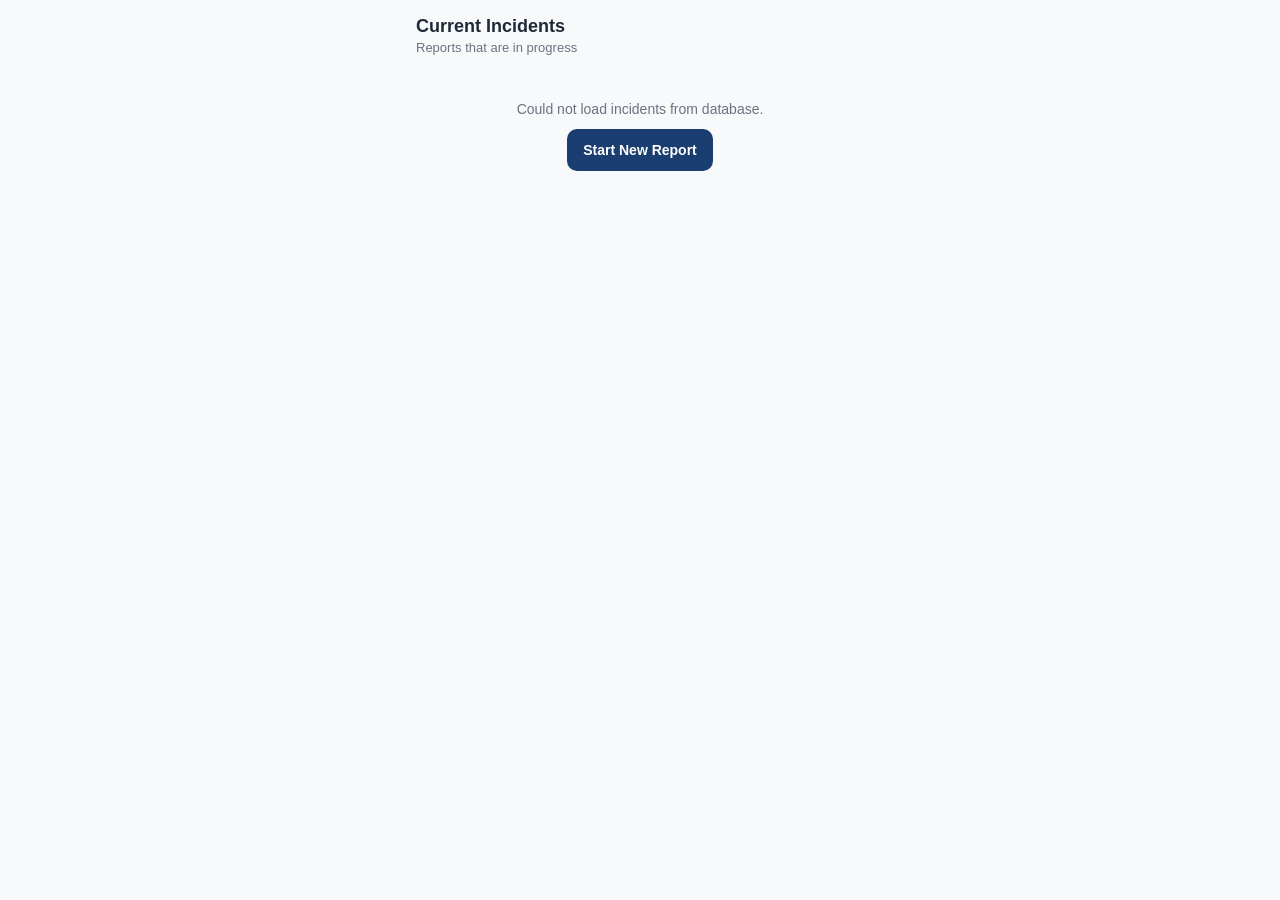
==== commit cd9edca4: "v2: dynamic incidents list, fixed credentials, selected exception event tracking" ====
--- a/index.html
+++ b/index.html
@@ -4,7 +4,7 @@
   <meta charset="UTF-8">
   <meta name="viewport" content="width=device-width, initial-scale=1.0, maximum-scale=1.0, user-scalable=no">
   <title>Incident Reporting</title>
-  <link rel="stylesheet" href="styles.css?v=7">
+  <link rel="stylesheet" href="styles.css?v=8">
 </head>
 <body>
 
@@ -16,49 +16,16 @@
     <h2 class="section-title">Current Incidents</h2>
     <p class="section-subtitle">Reports that are in progress</p>
 
-    <div class="incident-card">
-      <div class="card-header">
-        <div class="card-icon collision">
-          <svg viewBox="0 0 24 24" stroke-linecap="round" stroke-linejoin="round"><path d="M10.29 3.86L1.82 18a2 2 0 0 0 1.71 3h16.94a2 2 0 0 0 1.71-3L13.71 3.86a2 2 0 0 0-3.42 0z"/><line x1="12" y1="9" x2="12" y2="13"/><line x1="12" y1="17" x2="12.01" y2="17"/></svg>
-        </div>
-        <h3 style="flex:1">Collision</h3>
-        <span class="badge new">New</span>
-      </div>
-      <p class="description">Third party collision detected by system</p>
-      <p class="meta-line" id="incidentDate"><svg class="meta-svg" viewBox="0 0 24 24" stroke-linecap="round" stroke-linejoin="round"><rect x="3" y="4" width="18" height="18" rx="2" ry="2"/><line x1="16" y1="2" x2="16" y2="6"/><line x1="8" y1="2" x2="8" y2="6"/><line x1="3" y1="10" x2="21" y2="10"/></svg> Oct 4, 2025</p>
-      <p class="meta-line" id="incidentLocation"><svg class="meta-svg" viewBox="0 0 24 24" stroke-linecap="round" stroke-linejoin="round"><path d="M21 10c0 7-9 13-9 13s-9-6-9-13a9 9 0 0 1 18 0z"/><circle cx="12" cy="10" r="3"/></svg> Interstate 78, Mile Marker 47</p>
-      <hr class="card-divider">
-      <button class="btn btn-primary" onclick="app.goTo('safety')" style="width:100%">Continue</button>
-    </div>
-
-    <h2 class="section-title" style="margin-top:16px">Past Incidents</h2>
-    <p class="section-subtitle">Completed and closed reports</p>
-
-    <div class="incident-card">
-      <div class="card-header">
-        <div class="card-icon theft">
-          <svg viewBox="0 0 24 24" stroke-linecap="round" stroke-linejoin="round"><circle cx="12" cy="12" r="10"/><line x1="12" y1="8" x2="12" y2="12"/><line x1="12" y1="16" x2="12.01" y2="16"/></svg>
-        </div>
-        <h3 style="flex:1">Theft</h3>
-        <span class="badge completed">Completed</span>
-      </div>
-      <p class="description">Cargo theft reported and investigated</p>
-      <p class="meta-line"><svg class="meta-svg" viewBox="0 0 24 24" stroke-linecap="round" stroke-linejoin="round"><rect x="3" y="4" width="18" height="18" rx="2" ry="2"/><line x1="16" y1="2" x2="16" y2="6"/><line x1="8" y1="2" x2="8" y2="6"/><line x1="3" y1="10" x2="21" y2="10"/></svg> Sep 28, 2025</p>
-      <p class="meta-line"><svg class="meta-svg" viewBox="0 0 24 24" stroke-linecap="round" stroke-linejoin="round"><path d="M21 10c0 7-9 13-9 13s-9-6-9-13a9 9 0 0 1 18 0z"/><circle cx="12" cy="10" r="3"/></svg> Rest Stop, Highway 101</p>
-    </div>
-
-    <div class="incident-card">
-      <div class="card-header">
-        <div class="card-icon minor">
-          <svg viewBox="0 0 24 24" stroke-linecap="round" stroke-linejoin="round"><path d="M10.29 3.86L1.82 18a2 2 0 0 0 1.71 3h16.94a2 2 0 0 0 1.71-3L13.71 3.86a2 2 0 0 0-3.42 0z"/><line x1="12" y1="9" x2="12" y2="13"/><line x1="12" y1="17" x2="12.01" y2="17"/></svg>
-        </div>
-        <h3 style="flex:1">Minor Damage</h3>
-        <span class="badge completed">Completed</span>
-      </div>
-      <p class="description">Minor damage to rear bumper during loading</p>
-      <p class="meta-line"><svg class="meta-svg" viewBox="0 0 24 24" stroke-linecap="round" stroke-linejoin="round"><rect x="3" y="4" width="18" height="18" rx="2" ry="2"/><line x1="16" y1="2" x2="16" y2="6"/><line x1="8" y1="2" x2="8" y2="6"/><line x1="3" y1="10" x2="21" y2="10"/></svg> Sep 16, 2025</p>
-      <p class="meta-line"><svg class="meta-svg" viewBox="0 0 24 24" stroke-linecap="round" stroke-linejoin="round"><path d="M21 10c0 7-9 13-9 13s-9-6-9-13a9 9 0 0 1 18 0z"/><circle cx="12" cy="10" r="3"/></svg> Loading Dock, Warehouse District</p>
-    </div>
+    <div id="currentIncidentsList">
+      <div id="incidentsLoading" style="text-align:center;padding:28px 0">
+        <div class="ai-spinner"></div>
+        <p style="margin-top:12px;font-size:13px;color:var(--text-secondary)">Loading incidents…</p>
+      </div>
+    </div>
+
+    <h2 class="section-title" id="pastIncidentsHeader" style="margin-top:16px;display:none">Past Incidents</h2>
+    <p class="section-subtitle" id="pastIncidentsSubtitle" style="display:none">Completed and closed reports</p>
+    <div id="pastIncidentsList"></div>
   </div>
 
   <!-- ==================== SCREEN 3: Safety Check ==================== -->
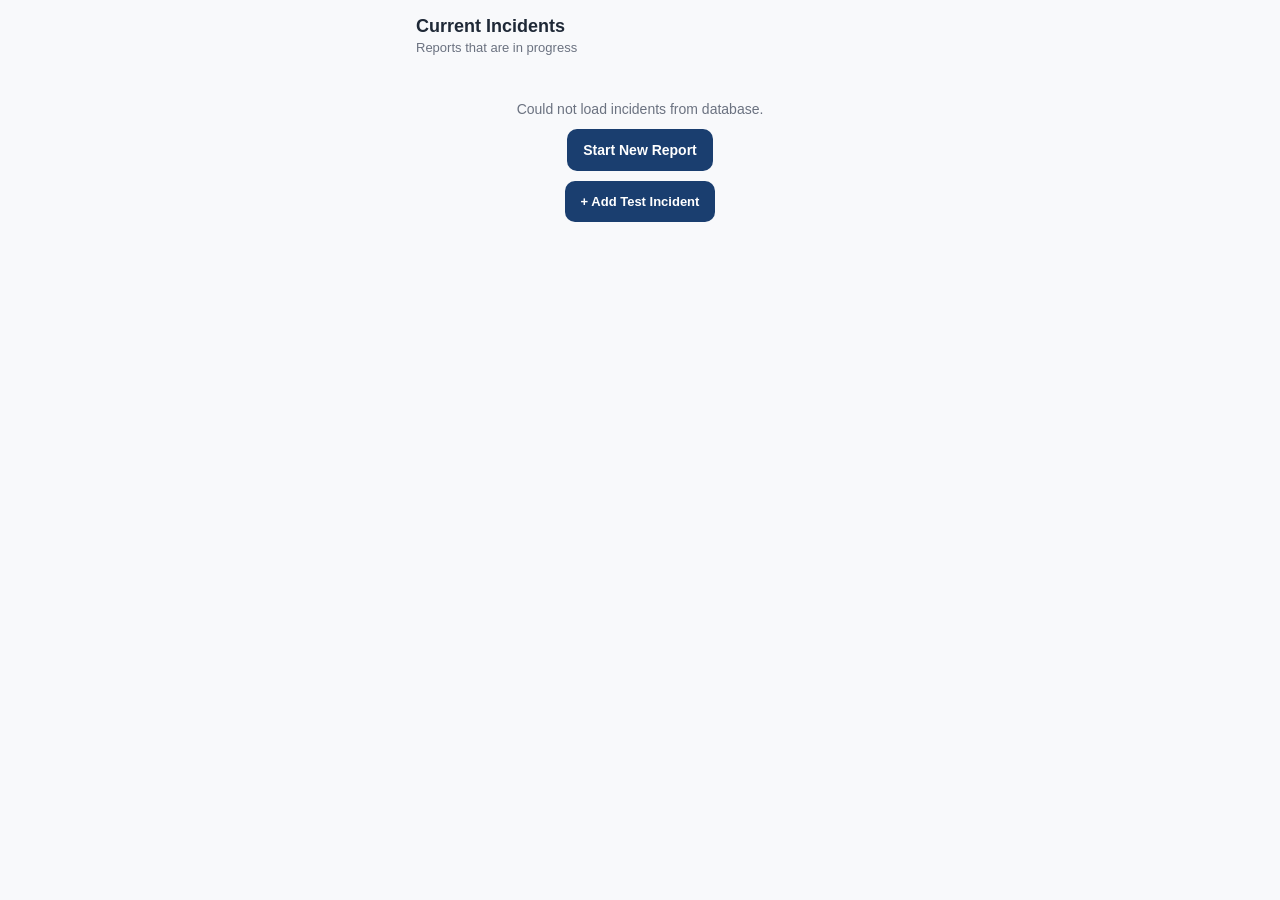
==== commit 89cf84f0: "Show submission receipt on success screen with real IDs submitToGeotab() now returns { addInDataId, " ====
--- a/index.html
+++ b/index.html
@@ -194,11 +194,11 @@
     </div>
 
     <h3 class="subsection-title">360° Scene Video <span style="font-size:11px;font-weight:400;color:var(--text-muted)">(Optional)</span></h3>
-    <p class="section-subtitle" style="margin-bottom:10px">Record or upload a 360° walkthrough of the scene for a complete overview.</p>
+    <p class="section-subtitle" style="margin-bottom:10px">Record a 360° walkthrough with your Camera app, then select it here.</p>
     <div class="document-upload" id="sceneVideoSlot" onclick="app.captureSceneVideo()">
       <svg viewBox="0 0 24 24" stroke-linecap="round" stroke-linejoin="round"><polygon points="23 7 16 12 23 17 23 7"/><rect x="1" y="5" width="15" height="14" rx="2" ry="2"/></svg>
-      <p style="font-weight:600;margin-bottom:3px;font-size:14px">Tap to upload a video</p>
-      <p style="font-size:12px;color:var(--text-muted)">Select a video file from your device</p>
+      <p style="font-weight:600;margin-bottom:3px;font-size:14px">Select video from library</p>
+      <p style="font-size:12px;color:var(--text-muted)">Record with your Camera app first, then tap here to attach</p>
     </div>
     <div id="sceneVideoPreview" style="display:none" class="doc-preview">
       <svg viewBox="0 0 24 24" fill="none" stroke="#2e7d32" stroke-width="2.5" stroke-linecap="round" stroke-linejoin="round" style="width:18px;height:18px;flex-shrink:0"><polyline points="20 6 9 17 4 12"/></svg>
@@ -1034,8 +1034,8 @@
         <svg viewBox="0 0 24 24" stroke-linecap="round" stroke-linejoin="round"><polyline points="20 6 9 17 4 12"/></svg>
       </div>
       <h2 style="margin-bottom:6px">Report Submitted</h2>
-      <p style="color:var(--text-secondary);margin-bottom:20px;font-size:14px;line-height:1.5">All photos and documents have been uploaded to MyGeotab and linked to the collision event. Your fleet manager can view everything in the exception event page.</p>
-      <p style="font-size:13px;color:var(--text-muted);margin-bottom:24px">Report ID: <strong id="reportId">INC-2025-0412</strong></p>
+      <p style="color:var(--text-secondary);margin-bottom:16px;font-size:14px;line-height:1.5">Your report has been saved to MyGeotab.</p>
+      <div id="submitReceipt" style="text-align:left;background:var(--surface);border:1px solid var(--border);border-radius:12px;padding:14px 16px;margin-bottom:20px;font-size:13px;line-height:1.7;display:none"></div>
       <button class="btn btn-primary" onclick="app.goTo('incidents')" style="max-width:260px;margin:0 auto">Return to Home</button>
     </div>
   </div>
